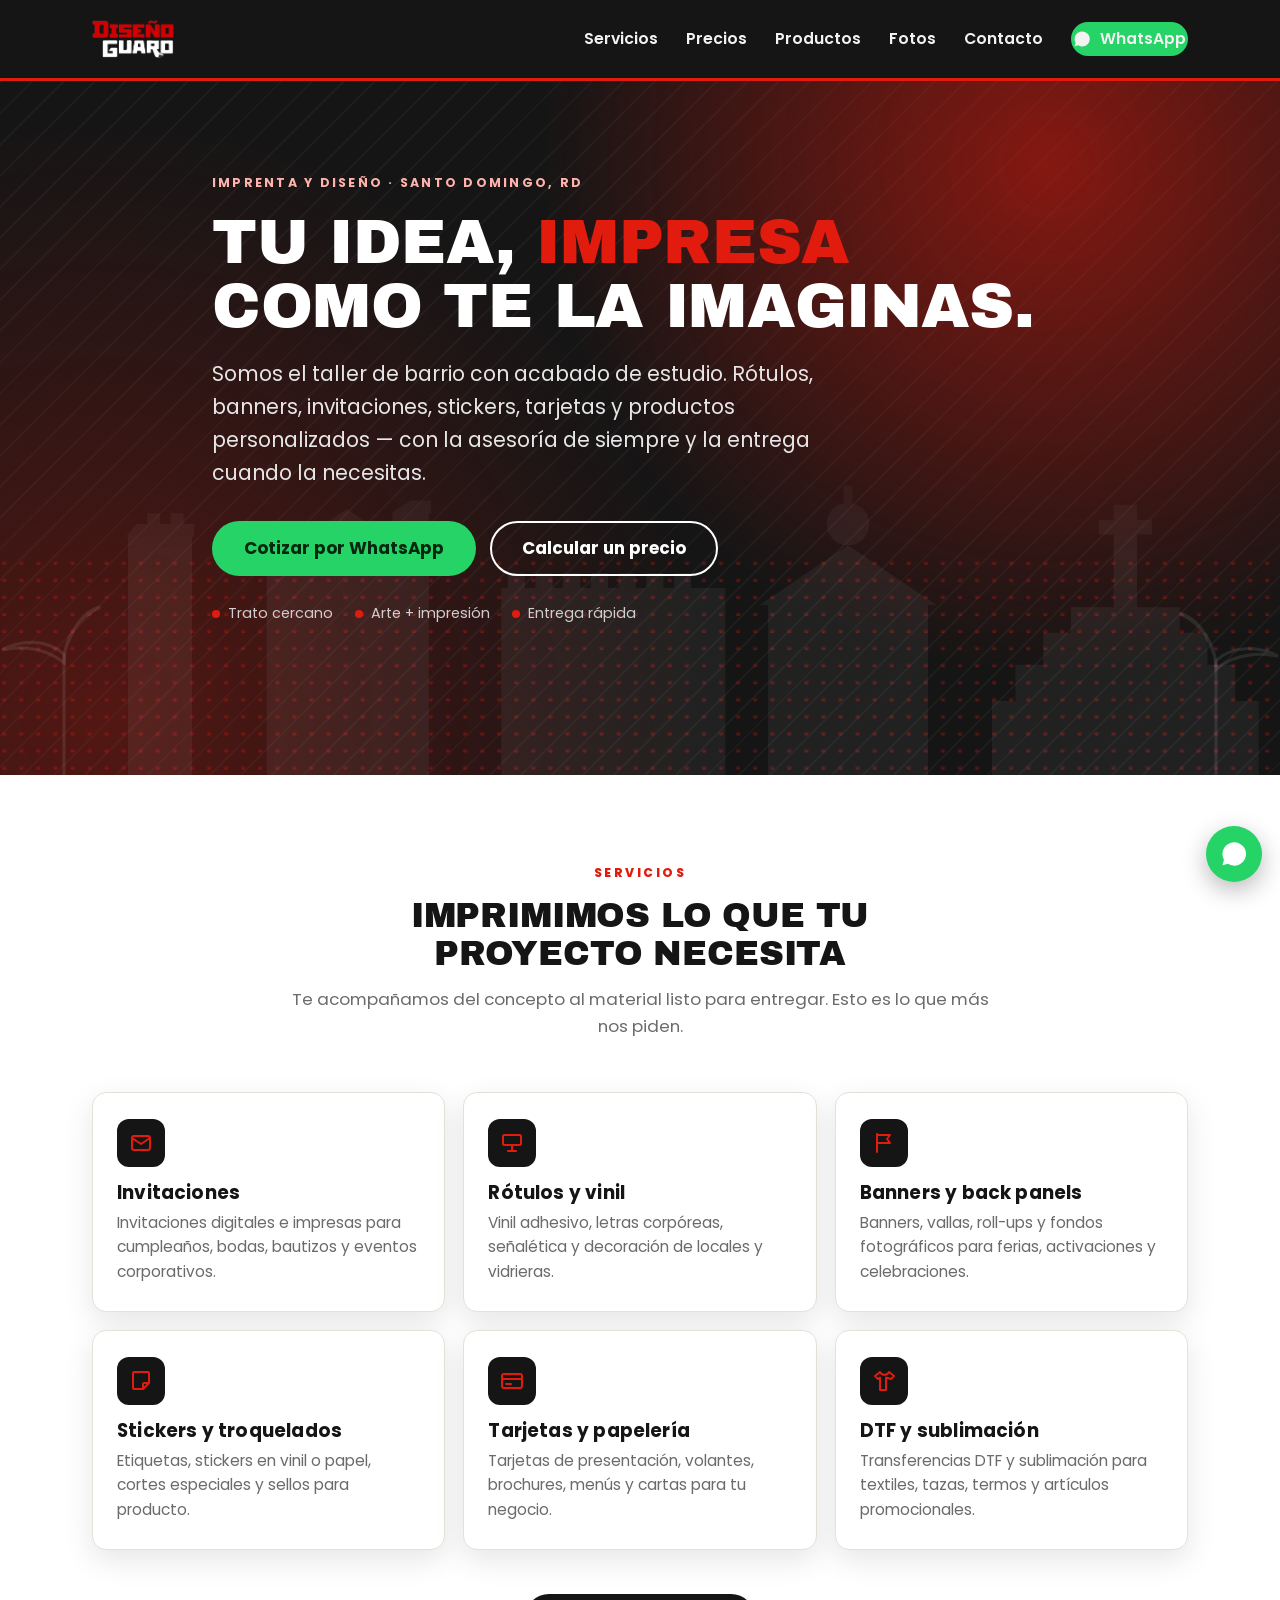
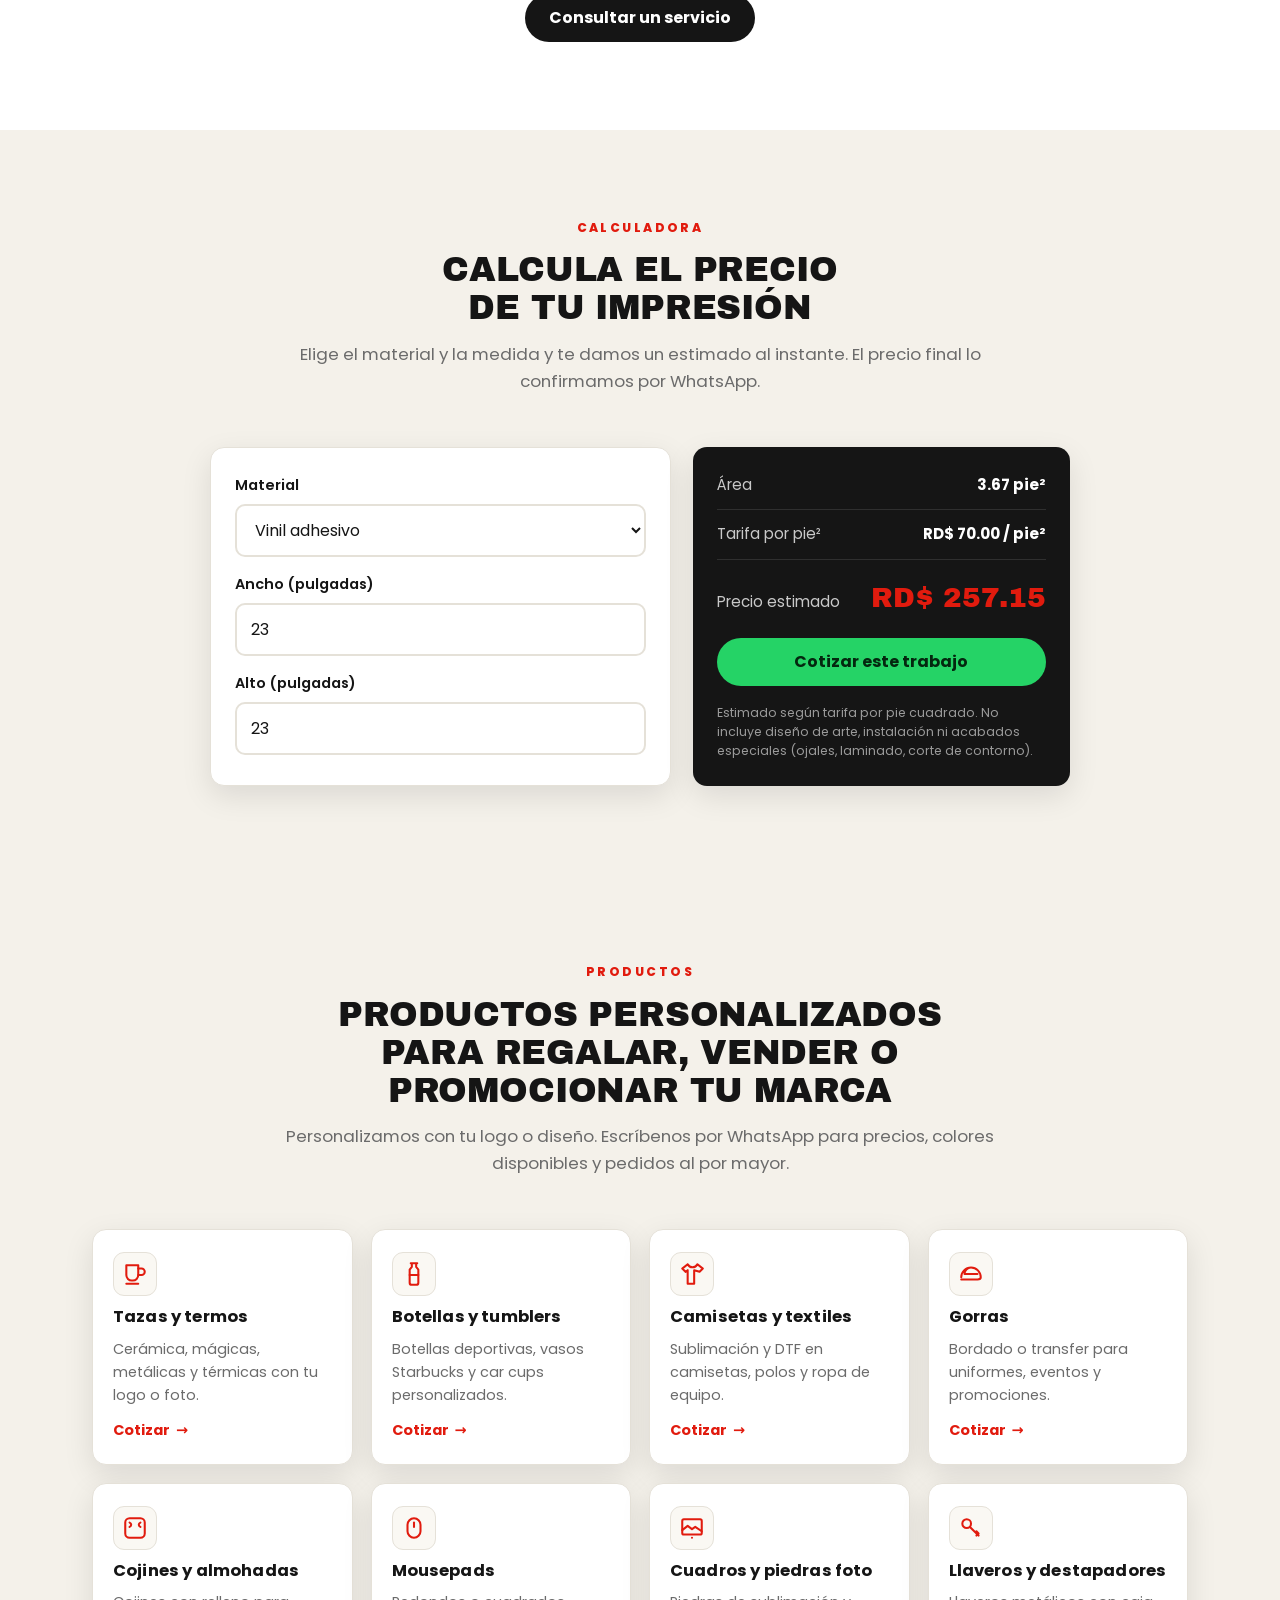
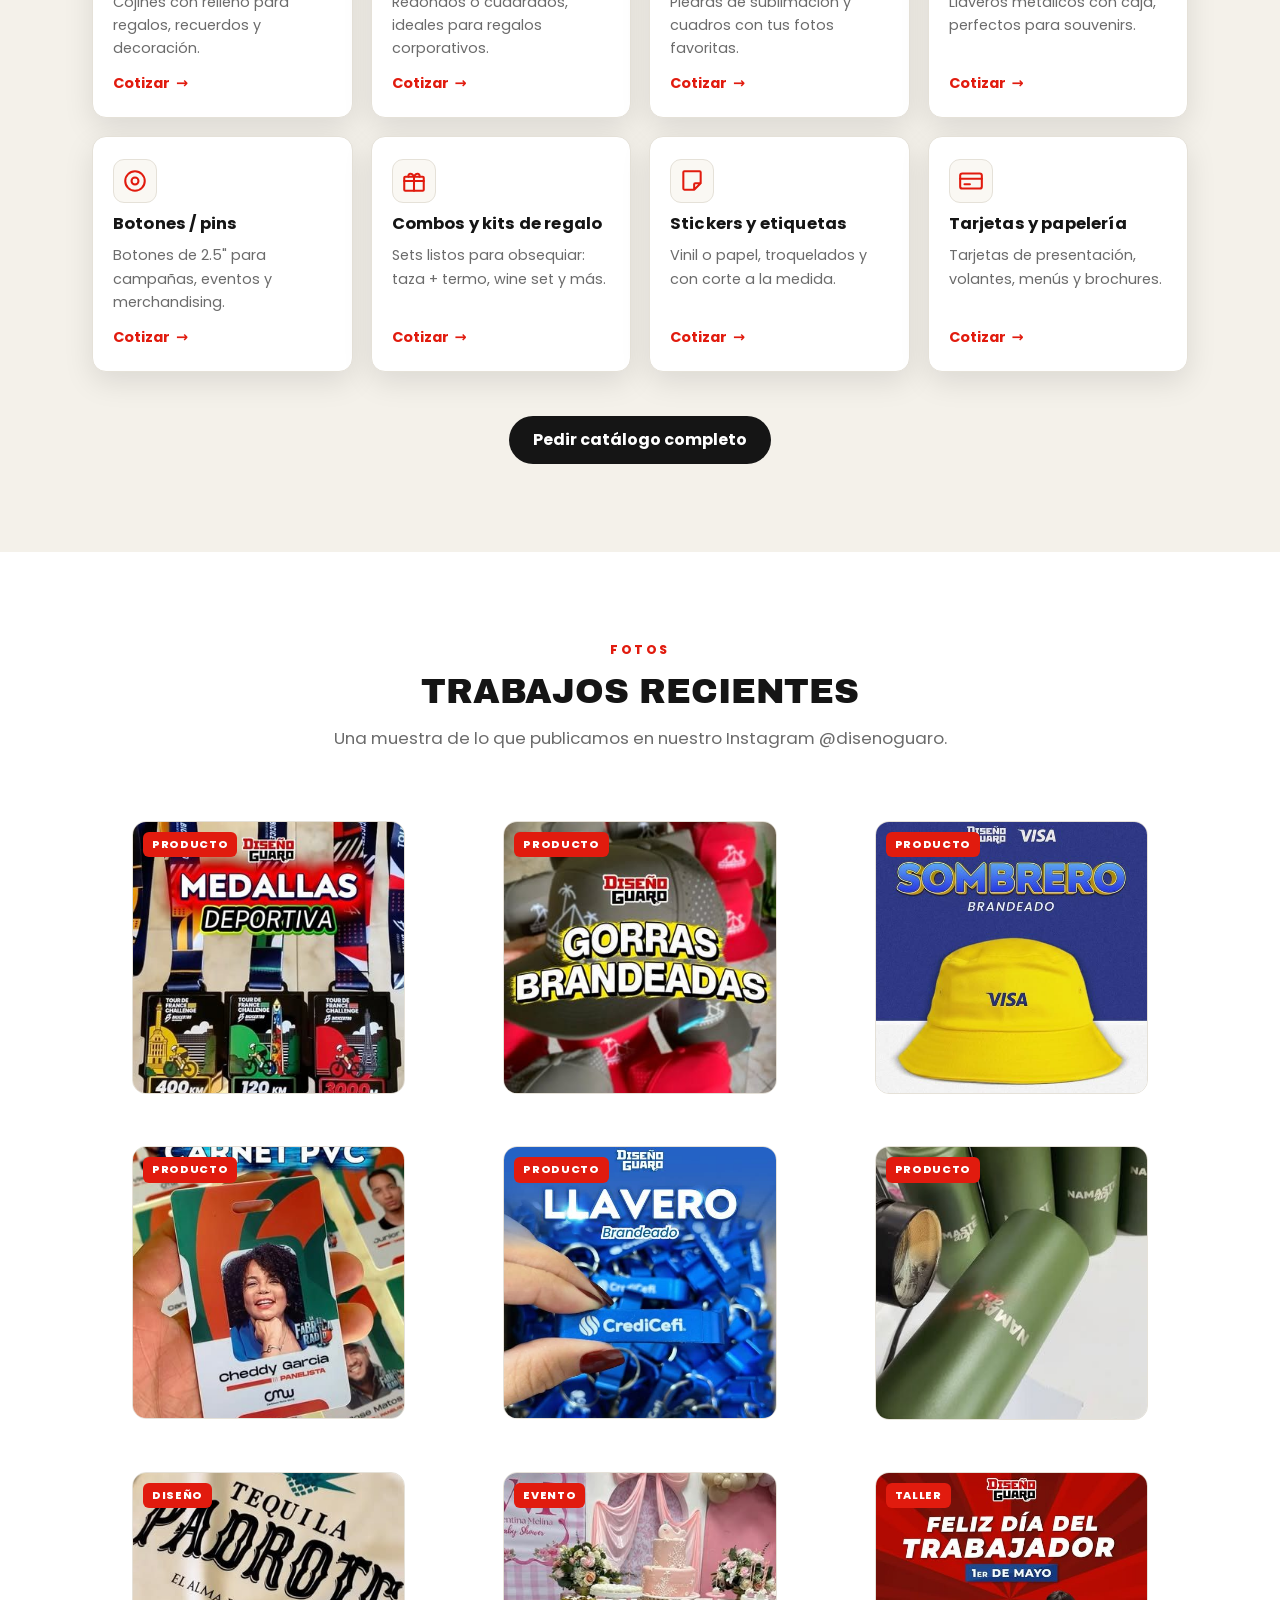
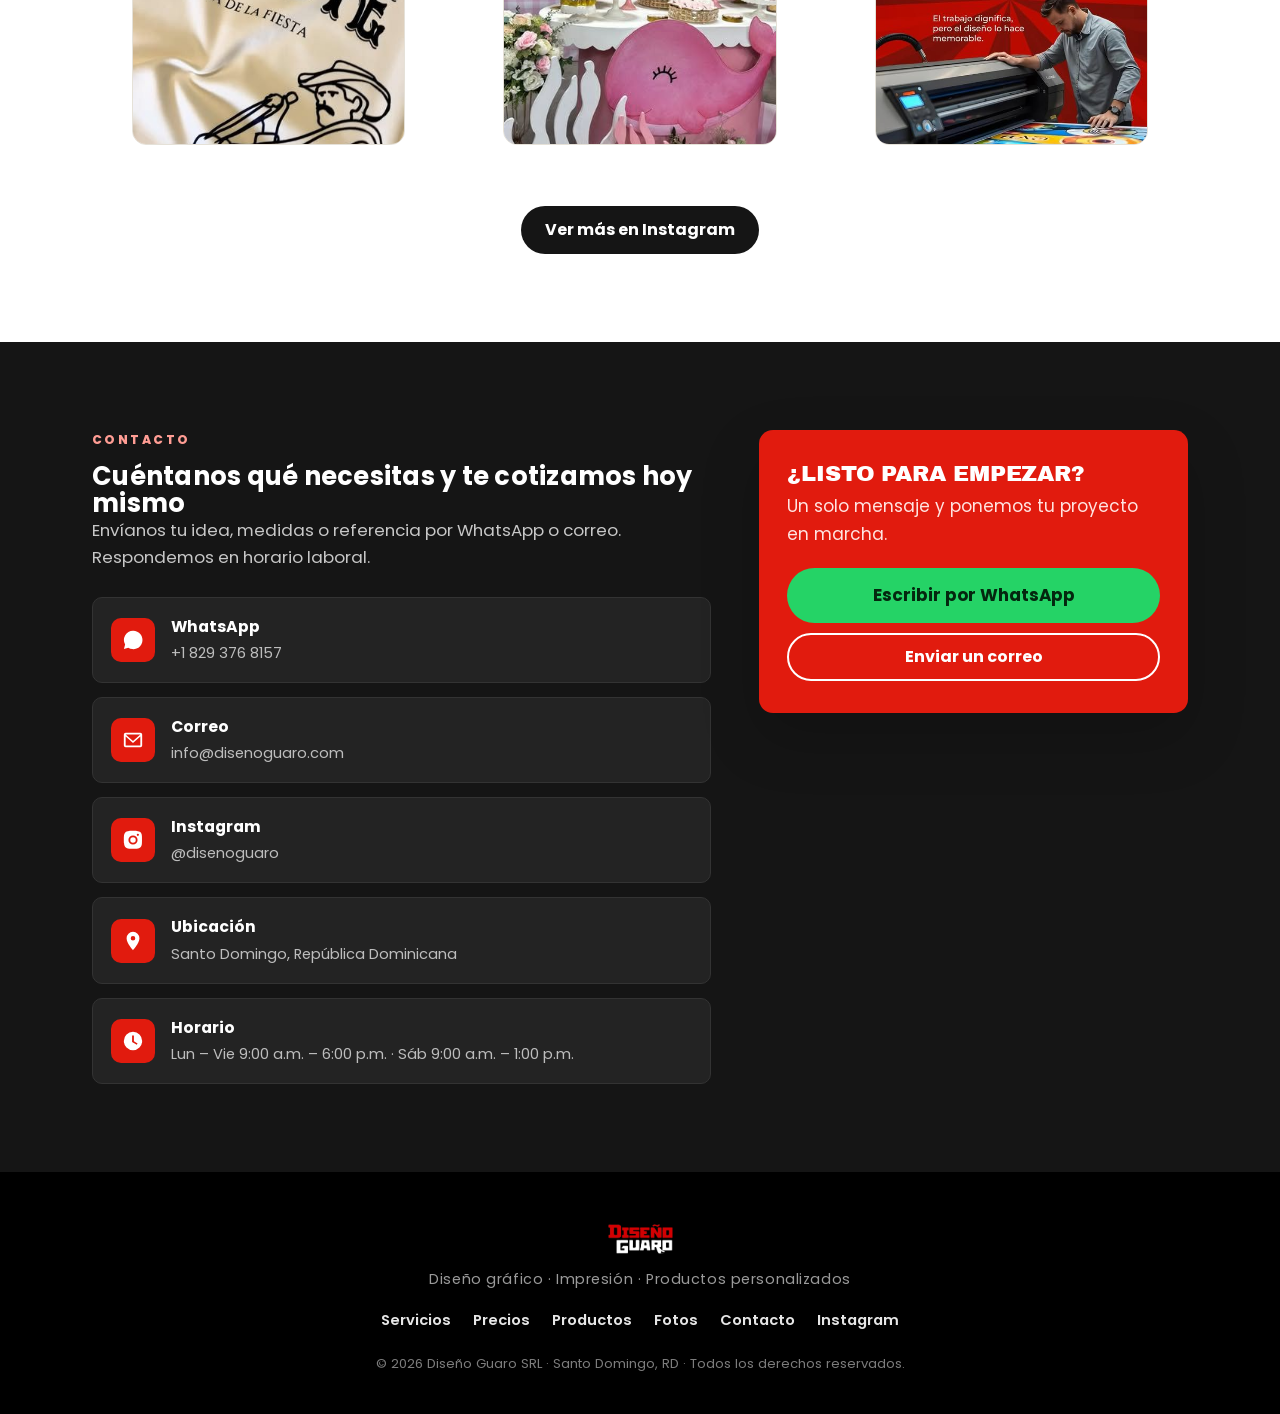
==== site/index.html @ 7b2c456f "Revert "Galería: tiles enlazan al post/reel de Instagram; ícono play en videos; quita lightbox" This" ====
<!DOCTYPE html>
<html lang="es">
<head>
<meta charset="UTF-8" />
<meta name="viewport" content="width=device-width, initial-scale=1" />
<title>Diseño Guaro | Diseño gráfico, impresión y productos personalizados</title>
<meta name="description" content="Diseño Guaro — estudio de diseño gráfico e impresión en Santo Domingo. Logotipos, rótulos, banners, invitaciones, stickers y productos personalizados: tazas, termos, camisetas y más." />
<meta name="theme-color" content="#e11b0e" />
<link rel="icon" href="assets/img/favicon.png" type="image/png" />
<link rel="apple-touch-icon" href="assets/img/favicon.png" />

<meta property="og:type" content="website" />
<meta property="og:title" content="Diseño Guaro" />
<meta property="og:description" content="Diseño gráfico, impresión y productos personalizados en Santo Domingo." />
<meta property="og:image" content="assets/img/logo-disenoguaro.png" />
<meta property="og:url" content="https://disenoguaro.com" />

<link rel="preconnect" href="https://fonts.googleapis.com" />
<link rel="preconnect" href="https://fonts.gstatic.com" crossorigin />
<link href="https://fonts.googleapis.com/css2?family=Archivo+Black&family=Poppins:ital,wght@0,300;0,400;0,500;0,600;0,700;0,800;1,400&display=swap" rel="stylesheet" />
<link rel="stylesheet" href="assets/css/style.css" />
</head>
<body>

<a class="skip-link" href="#contenido">Saltar al contenido</a>

<header class="site-header" id="top">
  <div class="container header-inner">
    <a href="#top" class="brand" aria-label="Diseño Guaro — inicio">
      <img src="assets/img/logo-disenoguaro-white.png" alt="Diseño Guaro" class="brand-logo" />
    </a>

    <nav class="main-nav" id="mainNav" aria-label="Navegación principal">
      <a href="#servicios">Servicios</a>
      <a href="#calculadora">Precios</a>
      <a href="#productos">Productos</a>
      <a href="#portafolio">Fotos</a>
      <a href="#contacto">Contacto</a>
      <a href="https://wa.me/18293768157?text=Hola%20Dise%C3%B1o%20Guaro%2C%20quiero%20cotizar%20un%20trabajo."
         class="btn btn-wa nav-cta" target="_blank" rel="noopener">
        <svg viewBox="0 0 24 24" width="18" height="18" aria-hidden="true"><path fill="currentColor" d="M17.5 14.4c-.3-.2-1.7-.9-2-1-.3-.1-.5-.2-.6.2s-.7 1-.9 1.2c-.2.2-.3.2-.6.1-.3-.2-1.3-.5-2.4-1.5-.9-.8-1.5-1.8-1.6-2.1-.2-.3 0-.5.1-.6l.5-.5c.1-.2.2-.3.3-.5s0-.4 0-.5c-.1-.2-.6-1.5-.9-2.1-.2-.5-.4-.5-.6-.5h-.5c-.2 0-.5.1-.7.3-.3.3-1 1-1 2.4s1 2.8 1.2 3c.2.2 2 3.1 4.9 4.3.7.3 1.2.5 1.6.6.7.2 1.3.2 1.8.1.6-.1 1.7-.7 1.9-1.4.2-.7.2-1.2.2-1.4-.1-.1-.3-.2-.6-.3M12 2a10 10 0 0 0-8.6 15l-1.3 4.7 4.8-1.3A10 10 0 1 0 12 2"/></svg>
        WhatsApp
      </a>
    </nav>

    <button class="nav-toggle" id="navToggle" aria-label="Abrir menú" aria-expanded="false" aria-controls="mainNav">
      <span></span><span></span><span></span>
    </button>
  </div>
</header>

<main id="contenido">

  <!-- ================= INICIO ================= -->
  <section class="hero" id="inicio">
    <div class="hero-bg" aria-hidden="true"></div>

    <svg class="hero-art" viewBox="0 0 1200 460" preserveAspectRatio="xMidYMax slice" aria-hidden="true">
      <defs>
        <radialGradient id="dg-dots" cx="50%" cy="100%" r="90%">
          <stop offset="0%" stop-color="rgba(225,27,14,.55)"/>
          <stop offset="100%" stop-color="rgba(225,27,14,0)"/>
        </radialGradient>
        <pattern id="dg-halftone" width="16" height="16" patternUnits="userSpaceOnUse">
          <circle cx="4" cy="4" r="2.4" fill="url(#dg-dots)"/>
        </pattern>
      </defs>

      <!-- trama de medios tonos (impresión) -->
      <rect x="0" y="250" width="1200" height="210" fill="url(#dg-halftone)"/>

      <!-- Skyline de la Zona Colonial de Santo Domingo -->
      <g fill="rgba(255,255,255,.06)">
        <!-- Fortaleza Ozama / Torre del Homenaje -->
        <path d="M120 460V236h60v224zM118 236h64v-12h-10v-10h-12v10h-10v-10h-12v10h-10z"/>
        <!-- Catedral Primada de América -->
        <path d="M250 460V262h150v198zM248 262 325 210 402 262zM368 460V214h34v246zM366 214h38v-12h-19l-19 12z"/>
        <!-- Alcázar de Colón -->
        <path d="M470 460V300h210v160zM470 300h210v-16H470zM476 284h16v-14h-16zm26 0h16v-14h-16zm26 0h16v-14h-16zm26 0h16v-14h-16zm26 0h16v-14h-16zm26 0h16v-14h-16zm26 0h16v-14h-16z"/>
        <!-- Panteón Nacional (cúpula + frontón) -->
        <path d="M720 460V300h150v160zM712 300 795 244 878 300zM795 244a20 20 0 0 1 0-40 20 20 0 0 1 0 40zM791 204v-16h8v16z"/>
        <!-- Faro a Colón (monumento escalonado) -->
        <path d="M930 460v-70h250v70zM952 390v-34h206v34zM978 356v-30h154v30zM1004 326v-24h102v24zM1044 302v-96h22v96zM1030 220h50v14h-50z"/>
      </g>

      <!-- palmeras -->
      <g fill="none" stroke="rgba(255,255,255,.10)" stroke-width="3" stroke-linecap="round">
        <path d="M60 460V346"/>
        <path d="M60 346c-16-14-40-14-58-4 18-4 40-2 58 12 0-22 12-42 34-52-18 4-28 24-34 44z"/>
        <path d="M1140 460V352"/>
        <path d="M1140 352c16-14 40-14 58-4-18-4-40-2-58 12 0-22-12-42-34-52 18 4 28 24 34 44z"/>
      </g>
    </svg>

    <div class="container hero-inner">
      <p class="eyebrow">Imprenta y diseño · Santo Domingo, RD</p>
      <h1>Tu idea, <span class="hl">impresa</span> como te la imaginas.</h1>
      <p class="lead">
        Somos el taller de barrio con acabado de estudio. Rótulos, banners, invitaciones,
        stickers, tarjetas y productos personalizados — con la asesoría de siempre y la
        entrega cuando la necesitas.
      </p>
      <div class="hero-cta">
        <a href="https://wa.me/18293768157?text=Hola%20Dise%C3%B1o%20Guaro%2C%20quiero%20cotizar%20un%20trabajo."
           class="btn btn-wa btn-lg" target="_blank" rel="noopener">Cotizar por WhatsApp</a>
        <a href="#calculadora" class="btn btn-ghost btn-lg">Calcular un precio</a>
      </div>
      <ul class="hero-badges">
        <li>Trato cercano</li>
        <li>Arte + impresión</li>
        <li>Entrega rápida</li>
      </ul>
    </div>
  </section>

  <!-- ================= SERVICIOS ================= -->
  <section class="section" id="servicios">
    <div class="container">
      <header class="section-head">
        <p class="kicker">Servicios</p>
        <h2>Imprimimos lo que tu proyecto necesita</h2>
        <p class="section-sub">Te acompañamos del concepto al material listo para entregar. Esto es lo que más nos piden.</p>
      </header>

      <div class="grid services-grid">
        <article class="card service">
          <span class="ico" aria-hidden="true"><svg viewBox="0 0 24 24" width="24" height="24" fill="none" stroke="currentColor" stroke-width="2" stroke-linecap="round" stroke-linejoin="round"><rect x="3" y="5" width="18" height="14" rx="2"/><path d="M3 7l9 6 9-6"/></svg></span>
          <h3>Invitaciones</h3>
          <p>Invitaciones digitales e impresas para cumpleaños, bodas, bautizos y eventos corporativos.</p>
        </article>
        <article class="card service">
          <span class="ico" aria-hidden="true"><svg viewBox="0 0 24 24" width="24" height="24" fill="none" stroke="currentColor" stroke-width="2" stroke-linecap="round" stroke-linejoin="round"><rect x="3" y="4" width="18" height="10" rx="1.5"/><path d="M12 14v6M8 20h8"/></svg></span>
          <h3>Rótulos y vinil</h3>
          <p>Vinil adhesivo, letras corpóreas, señalética y decoración de locales y vidrieras.</p>
        </article>
        <article class="card service">
          <span class="ico" aria-hidden="true"><svg viewBox="0 0 24 24" width="24" height="24" fill="none" stroke="currentColor" stroke-width="2" stroke-linecap="round" stroke-linejoin="round"><path d="M5 3v18M5 4h13l-3 4 3 4H5"/></svg></span>
          <h3>Banners y back panels</h3>
          <p>Banners, vallas, roll-ups y fondos fotográficos para ferias, activaciones y celebraciones.</p>
        </article>
        <article class="card service">
          <span class="ico" aria-hidden="true"><svg viewBox="0 0 24 24" width="24" height="24" fill="none" stroke="currentColor" stroke-width="2" stroke-linecap="round" stroke-linejoin="round"><path d="M20 4v10l-6 6H5a1 1 0 0 1-1-1V4a1 1 0 0 1 1-1h14a1 1 0 0 1 1 1zM14 20v-5a1 1 0 0 1 1-1h5"/></svg></span>
          <h3>Stickers y troquelados</h3>
          <p>Etiquetas, stickers en vinil o papel, cortes especiales y sellos para producto.</p>
        </article>
        <article class="card service">
          <span class="ico" aria-hidden="true"><svg viewBox="0 0 24 24" width="24" height="24" fill="none" stroke="currentColor" stroke-width="2" stroke-linecap="round" stroke-linejoin="round"><rect x="2" y="5" width="20" height="14" rx="2"/><path d="M2 10h20M6 15h5"/></svg></span>
          <h3>Tarjetas y papelería</h3>
          <p>Tarjetas de presentación, volantes, brochures, menús y cartas para tu negocio.</p>
        </article>
        <article class="card service">
          <span class="ico" aria-hidden="true"><svg viewBox="0 0 24 24" width="24" height="24" fill="none" stroke="currentColor" stroke-width="2" stroke-linecap="round" stroke-linejoin="round"><path d="M8 3l-5 4 3 3 2-1.5V21h6V8.5L19 10l3-3-5-4a5 5 0 0 1-9 0z"/></svg></span>
          <h3>DTF y sublimación</h3>
          <p>Transferencias DTF y sublimación para textiles, tazas, termos y artículos promocionales.</p>
        </article>
      </div>

      <div class="section-foot">
        <a href="https://wa.me/18293768157?text=Hola%20Dise%C3%B1o%20Guaro%2C%20necesito%20un%20servicio%20de%20dise%C3%B1o%2Fimpresi%C3%B3n."
           class="btn btn-dark" target="_blank" rel="noopener">Consultar un servicio</a>
      </div>
    </div>
  </section>

  <!-- ================= CALCULADORA ================= -->
  <section class="section section-alt" id="calculadora">
    <div class="container">
      <header class="section-head">
        <p class="kicker">Calculadora</p>
        <h2>Calcula el precio de tu impresión</h2>
        <p class="section-sub">
          Elige el material y la medida y te damos un estimado al instante.
          El precio final lo confirmamos por WhatsApp.
        </p>
      </header>

      <div class="calc">
        <form class="calc-form" id="calcForm" autocomplete="off">
          <div class="calc-field">
            <label for="calcMat">Material</label>
            <select id="calcMat">
              <option value="banner">Banner (lona)</option>
              <option value="vinil" selected>Vinil adhesivo</option>
              <option value="sticker">Sticker troquelado</option>
              <option value="onevision">Onevision</option>
            </select>
          </div>
          <div class="calc-field">
            <label for="calcW">Ancho (pulgadas)</label>
            <input id="calcW" type="number" min="1" step="0.5" value="23" inputmode="decimal" />
          </div>
          <div class="calc-field">
            <label for="calcH">Alto (pulgadas)</label>
            <input id="calcH" type="number" min="1" step="0.5" value="23" inputmode="decimal" />
          </div>
        </form>

        <div class="calc-result" aria-live="polite">
          <div class="calc-line"><span>Área</span><strong id="calcArea">—</strong></div>
          <div class="calc-line"><span>Tarifa por pie²</span><strong id="calcRate">—</strong></div>
          <div class="calc-total"><span>Precio estimado</span><strong id="calcTotal">RD$&nbsp;0.00</strong></div>
          <a class="btn btn-wa btn-block" id="calcWa" target="_blank" rel="noopener" href="https://wa.me/18293768157">Cotizar este trabajo</a>
          <p class="calc-note">
            Estimado según tarifa por pie cuadrado. No incluye diseño de arte, instalación
            ni acabados especiales (ojales, laminado, corte de contorno).
          </p>
        </div>
      </div>
    </div>
  </section>

  <!-- ================= PRODUCTOS ================= -->
  <section class="section section-alt" id="productos">
    <div class="container">
      <header class="section-head">
        <p class="kicker">Productos</p>
        <h2>Productos personalizados para regalar, vender o promocionar tu marca</h2>
        <p class="section-sub">
          Personalizamos con tu logo o diseño. Escríbenos por WhatsApp para precios, colores disponibles y pedidos al por mayor.
        </p>
      </header>

      <div class="grid products-grid" id="productsGrid"></div>

      <div class="section-foot">
        <a href="https://wa.me/18293768157?text=Hola%20Dise%C3%B1o%20Guaro%2C%20quiero%20el%20cat%C3%A1logo%20de%20productos%20personalizados."
           class="btn btn-dark" target="_blank" rel="noopener">Pedir catálogo completo</a>
      </div>
    </div>
  </section>

  <!-- ================= PORTAFOLIO / FOTOS ================= -->
  <section class="section" id="portafolio">
    <div class="container">
      <header class="section-head">
        <p class="kicker">Fotos</p>
        <h2>Trabajos recientes</h2>
        <p class="section-sub">
          Una muestra de lo que publicamos en nuestro Instagram
          <a href="https://www.instagram.com/disenoguaro/" target="_blank" rel="noopener">@disenoguaro</a>.
        </p>
      </header>

      <div class="grid gallery" id="gallery"></div>

      <div class="section-foot">
        <a href="https://www.instagram.com/disenoguaro/" class="btn btn-dark" target="_blank" rel="noopener">Ver más en Instagram</a>
      </div>
    </div>
  </section>

  <!-- ================= CONTACTO ================= -->
  <section class="section section-dark" id="contacto">
    <div class="container contact-inner">
      <div class="contact-copy">
        <p class="kicker kicker-light">Contacto</p>
        <h2>Cuéntanos qué necesitas y te cotizamos hoy mismo</h2>
        <p class="section-sub light">
          Envíanos tu idea, medidas o referencia por WhatsApp o correo. Respondemos en horario laboral.
        </p>

        <div class="contact-list">
          <a class="contact-item" href="https://wa.me/18293768157?text=Hola%20Dise%C3%B1o%20Guaro%2C%20quiero%20cotizar%20un%20trabajo." target="_blank" rel="noopener">
            <span class="ci-ico" aria-hidden="true">
              <svg viewBox="0 0 24 24" width="22" height="22"><path fill="currentColor" d="M17.5 14.4c-.3-.2-1.7-.9-2-1-.3-.1-.5-.2-.6.2s-.7 1-.9 1.2c-.2.2-.3.2-.6.1-.3-.2-1.3-.5-2.4-1.5-.9-.8-1.5-1.8-1.6-2.1-.2-.3 0-.5.1-.6l.5-.5c.1-.2.2-.3.3-.5s0-.4 0-.5c-.1-.2-.6-1.5-.9-2.1-.2-.5-.4-.5-.6-.5h-.5c-.2 0-.5.1-.7.3-.3.3-1 1-1 2.4s1 2.8 1.2 3c.2.2 2 3.1 4.9 4.3.7.3 1.2.5 1.6.6.7.2 1.3.2 1.8.1.6-.1 1.7-.7 1.9-1.4.2-.7.2-1.2.2-1.4-.1-.1-.3-.2-.6-.3M12 2a10 10 0 0 0-8.6 15l-1.3 4.7 4.8-1.3A10 10 0 1 0 12 2"/></svg>
            </span>
            <span>
              <strong>WhatsApp</strong>
              <span>+1 829 376 8157</span>
            </span>
          </a>

          <a class="contact-item" href="mailto:info@disenoguaro.com">
            <span class="ci-ico" aria-hidden="true">
              <svg viewBox="0 0 24 24" width="22" height="22"><path fill="currentColor" d="M4 4h16a2 2 0 0 1 2 2v12a2 2 0 0 1-2 2H4a2 2 0 0 1-2-2V6a2 2 0 0 1 2-2m0 2v.01L12 13l8-6.99V6H4m0 12h16V8.24l-8 7-8-7V18"/></svg>
            </span>
            <span>
              <strong>Correo</strong>
              <span>info@disenoguaro.com</span>
            </span>
          </a>

          <a class="contact-item" href="https://www.instagram.com/disenoguaro/" target="_blank" rel="noopener">
            <span class="ci-ico" aria-hidden="true">
              <svg viewBox="0 0 24 24" width="22" height="22"><path fill="currentColor" d="M12 2c2.7 0 3.1 0 4.1.1 1.1 0 1.8.2 2.4.5.7.2 1.2.5 1.7 1s.8 1 1 1.7c.3.6.5 1.3.5 2.4.1 1 .1 1.4.1 4.1s0 3.1-.1 4.1c0 1.1-.2 1.8-.5 2.4-.2.7-.5 1.2-1 1.7s-1 .8-1.7 1c-.6.3-1.3.5-2.4.5-1 .1-1.4.1-4.1.1s-3.1 0-4.1-.1c-1.1 0-1.8-.2-2.4-.5-.7-.2-1.2-.5-1.7-1s-.8-1-1-1.7c-.3-.6-.5-1.3-.5-2.4C2 15.1 2 14.7 2 12s0-3.1.1-4.1c0-1.1.2-1.8.5-2.4.2-.7.5-1.2 1-1.7s1-.8 1.7-1c.6-.3 1.3-.5 2.4-.5C8.9 2 9.3 2 12 2m0 5a5 5 0 1 0 0 10 5 5 0 0 0 0-10m0 2a3 3 0 1 1 0 6 3 3 0 0 1 0-6m5.3-3.9a1.2 1.2 0 1 0 0 2.4 1.2 1.2 0 0 0 0-2.4"/></svg>
            </span>
            <span>
              <strong>Instagram</strong>
              <span>@disenoguaro</span>
            </span>
          </a>

          <div class="contact-item static">
            <span class="ci-ico" aria-hidden="true">
              <svg viewBox="0 0 24 24" width="22" height="22"><path fill="currentColor" d="M12 2a7 7 0 0 0-7 7c0 5.25 7 13 7 13s7-7.75 7-13a7 7 0 0 0-7-7m0 9.5A2.5 2.5 0 1 1 12 6.5a2.5 2.5 0 0 1 0 5"/></svg>
            </span>
            <span>
              <strong>Ubicación</strong>
              <span>Santo Domingo, República Dominicana</span>
            </span>
          </div>

          <div class="contact-item static">
            <span class="ci-ico" aria-hidden="true">
              <svg viewBox="0 0 24 24" width="22" height="22"><path fill="currentColor" d="M12 2a10 10 0 1 0 0 20 10 10 0 0 0 0-20m1 10.4 4 2.3-.9 1.5L11 13V6h2z"/></svg>
            </span>
            <span>
              <strong>Horario</strong>
              <span>Lun&nbsp;–&nbsp;Vie 9:00&nbsp;a.m.&nbsp;–&nbsp;6:00&nbsp;p.m. · Sáb 9:00&nbsp;a.m.&nbsp;–&nbsp;1:00&nbsp;p.m.</span>
            </span>
          </div>
        </div>
      </div>

      <div class="contact-cta-card">
        <h3>¿Listo para empezar?</h3>
        <p>Un solo mensaje y ponemos tu proyecto en marcha.</p>
        <a href="https://wa.me/18293768157?text=Hola%20Dise%C3%B1o%20Guaro%2C%20quiero%20empezar%20un%20proyecto."
           class="btn btn-wa btn-lg btn-block" target="_blank" rel="noopener">Escribir por WhatsApp</a>
        <a href="mailto:info@disenoguaro.com" class="btn btn-ghost btn-block">Enviar un correo</a>
      </div>
    </div>
  </section>

</main>

<footer class="site-footer">
  <div class="container footer-inner">
    <img src="assets/img/logo-disenoguaro-white.png" alt="Diseño Guaro" class="footer-logo" />
    <p class="footer-tag">Diseño gráfico · Impresión · Productos personalizados</p>
    <nav class="footer-nav" aria-label="Pie de página">
      <a href="#servicios">Servicios</a>
      <a href="#calculadora">Precios</a>
      <a href="#productos">Productos</a>
      <a href="#portafolio">Fotos</a>
      <a href="#contacto">Contacto</a>
      <a href="https://www.instagram.com/disenoguaro/" target="_blank" rel="noopener">Instagram</a>
    </nav>
    <p class="copyright">© <span id="year"></span> Diseño Guaro SRL · Santo Domingo, RD · Todos los derechos reservados.</p>
  </div>
</footer>

<a class="wa-float" href="https://wa.me/18293768157?text=Hola%20Dise%C3%B1o%20Guaro%2C%20quiero%20cotizar%20un%20trabajo."
   target="_blank" rel="noopener" aria-label="Escribir por WhatsApp">
  <svg viewBox="0 0 24 24" width="28" height="28" aria-hidden="true"><path fill="currentColor" d="M17.5 14.4c-.3-.2-1.7-.9-2-1-.3-.1-.5-.2-.6.2s-.7 1-.9 1.2c-.2.2-.3.2-.6.1-.3-.2-1.3-.5-2.4-1.5-.9-.8-1.5-1.8-1.6-2.1-.2-.3 0-.5.1-.6l.5-.5c.1-.2.2-.3.3-.5s0-.4 0-.5c-.1-.2-.6-1.5-.9-2.1-.2-.5-.4-.5-.6-.5h-.5c-.2 0-.5.1-.7.3-.3.3-1 1-1 2.4s1 2.8 1.2 3c.2.2 2 3.1 4.9 4.3.7.3 1.2.5 1.6.6.7.2 1.3.2 1.8.1.6-.1 1.7-.7 1.9-1.4.2-.7.2-1.2.2-1.4-.1-.1-.3-.2-.6-.3M12 2a10 10 0 0 0-8.6 15l-1.3 4.7 4.8-1.3A10 10 0 1 0 12 2"/></svg>
</a>

<!-- Lightbox -->
<div class="lightbox" id="lightbox" hidden>
  <button class="lb-close" id="lbClose" aria-label="Cerrar">&times;</button>
  <button class="lb-nav lb-prev" id="lbPrev" aria-label="Anterior">&#8249;</button>
  <figure class="lb-figure">
    <img id="lbImg" src="" alt="" />
    <figcaption id="lbCap"></figcaption>
  </figure>
  <button class="lb-nav lb-next" id="lbNext" aria-label="Siguiente">&#8250;</button>
</div>

<script src="assets/js/main.js"></script>
</body>
</html>
---- site/assets/css/style.css ----
/* ================================================================
   Diseño Guaro — hoja de estilos
   ================================================================ */
:root{
  --rojo:#e11b0e;
  --rojo-osc:#b31208;
  --tinta:#151515;
  --tinta-2:#232323;
  --papel:#ffffff;
  --hueso:#f4f1ea;
  --gris:#6b6b6b;
  --linea:#e5e1d8;
  --wa:#25d366;
  --wa-osc:#1da851;
  --radio:14px;
  --radio-sm:10px;
  --sombra:0 10px 30px rgba(0,0,0,.10);
  --sombra-lg:0 24px 60px rgba(0,0,0,.18);
  --ancho:1140px;
  /* Display: Archivo Black — negra, geométrica, cercana al peso del logo.
     (Posterama Text Bold es de pago: si Manuel sube el .woff2 con licencia
     web, se antepone en --display y se descomenta el @font-face de abajo.) */
  --display:'Archivo Black','Poppins',system-ui,'Segoe UI',sans-serif;
  --texto:'Poppins',system-ui,-apple-system,'Segoe UI',Roboto,sans-serif;
}

/*
@font-face{
  font-family:'Posterama Text';
  src:url('../fonts/PosteramaText-Bold.woff2') format('woff2');
  font-weight:700;font-display:swap;
}
*/

*,*::before,*::after{box-sizing:border-box}
html{scroll-behavior:smooth;scroll-padding-top:92px;-webkit-text-size-adjust:100%}
body{
  margin:0;
  font-family:var(--texto);
  color:var(--tinta);
  background:var(--papel);
  line-height:1.6;
  font-size:17px;
  overflow-x:hidden;
}
img{max-width:100%;display:block}
a{color:inherit;text-decoration:none}
h1,h2,h3{margin:0;line-height:1.05;letter-spacing:.01em}
.hero h1,.section-head h2,.contact-cta-card h3{font-synthesis:none}
p{margin:0 0 1rem}

.container{width:100%;max-width:var(--ancho);margin:0 auto;padding:0 22px}

.skip-link{
  position:absolute;left:-999px;top:0;background:var(--tinta);color:#fff;
  padding:10px 16px;z-index:200;border-radius:0 0 8px 0;
}
.skip-link:focus{left:0}

/* ---------- Botones ---------- */
.btn{
  display:inline-flex;align-items:center;justify-content:center;gap:.55em;
  font-weight:700;font-size:1rem;line-height:1;
  padding:14px 22px;border-radius:999px;border:2px solid transparent;
  cursor:pointer;transition:transform .12s ease, background .2s ease, box-shadow .2s ease, color .2s ease;
  white-space:nowrap;
}
.btn:hover{transform:translateY(-2px)}
.btn:active{transform:translateY(0)}
.btn-lg{padding:17px 30px;font-size:1.06rem}
.btn-block{display:flex;width:100%}
.btn-wa{background:var(--wa);color:#04270f}
.btn-wa:hover{background:var(--wa-osc);color:#04270f}
.btn-dark{background:var(--tinta);color:#fff}
.btn-dark:hover{background:#000}
.btn-ghost{background:transparent;border-color:currentColor;color:inherit}
.btn-ghost:hover{background:rgba(0,0,0,.06)}
.section-dark .btn-ghost:hover,.hero .btn-ghost:hover{background:rgba(255,255,255,.12)}

/* ---------- Header ---------- */
.site-header{
  position:sticky;top:0;z-index:100;
  background:#151515;
  border-bottom:3px solid var(--rojo);
}
.header-inner{display:flex;align-items:center;justify-content:space-between;gap:20px;min-height:78px}
.brand{display:flex;align-items:center;flex-shrink:0}
.brand-logo{height:38px;width:auto}
.main-nav{display:flex;align-items:center;gap:28px}
.main-nav a{
  color:#f2f2f2;font-weight:600;font-size:.98rem;padding:6px 0;position:relative;
}
.main-nav a:not(.btn)::after{
  content:"";position:absolute;left:0;right:100%;bottom:0;height:2px;background:var(--rojo);
  transition:right .22s ease;
}
.main-nav a:not(.btn):hover::after{right:0}
.nav-cta{padding:11px 18px}
.nav-cta::after{display:none}

.nav-toggle{
  display:none;flex-direction:column;gap:5px;background:none;border:0;padding:8px;cursor:pointer;
}
.nav-toggle span{width:26px;height:3px;background:#fff;border-radius:2px;transition:.25s}
.nav-toggle[aria-expanded="true"] span:nth-child(1){transform:translateY(8px) rotate(45deg)}
.nav-toggle[aria-expanded="true"] span:nth-child(2){opacity:0}
.nav-toggle[aria-expanded="true"] span:nth-child(3){transform:translateY(-8px) rotate(-45deg)}

/* ---------- Hero ---------- */
.hero{position:relative;color:#fff;background:var(--tinta);overflow:hidden}
.hero-bg{
  position:absolute;inset:0;
  background:
    radial-gradient(circle at 82% 12%, rgba(225,27,14,.55), transparent 42%),
    radial-gradient(circle at 8% 92%, rgba(225,27,14,.30), transparent 45%),
    repeating-linear-gradient(135deg, rgba(255,255,255,.035) 0 2px, transparent 2px 22px);
}
.hero-art{
  position:absolute;left:0;right:0;bottom:0;width:100%;height:min(58%,420px);
  pointer-events:none;opacity:.9;
  -webkit-mask-image:linear-gradient(to top,#000 55%,transparent);
  mask-image:linear-gradient(to top,#000 55%,transparent);
}
.hero-inner{position:relative;padding:92px 22px 150px;max-width:900px}
.eyebrow{
  text-transform:uppercase;letter-spacing:.18em;font-size:.78rem;font-weight:700;
  color:#ffb3ac;margin-bottom:18px;
}
.hero h1{
  font-family:var(--display);
  font-size:clamp(2.1rem,5.2vw,3.9rem);
  font-weight:400;text-transform:uppercase;letter-spacing:-.005em;line-height:1.02;
  text-wrap:balance;
  margin-bottom:20px;
}
.hero h1 .hl{color:var(--rojo)}
.hero .lead{font-size:clamp(1.05rem,2.2vw,1.28rem);color:#e6e6e6;max-width:640px}
.hero-cta{display:flex;flex-wrap:wrap;gap:14px;margin:32px 0 26px}
.hero-badges{
  list-style:none;margin:0;padding:0;display:flex;flex-wrap:wrap;gap:10px 22px;
  font-size:.9rem;color:#cfcfcf;
}
.hero-badges li{display:flex;align-items:center;gap:8px}
.hero-badges li::before{content:"";width:8px;height:8px;background:var(--rojo);border-radius:50%}

/* ---------- Secciones ---------- */
.section{padding:88px 0}
.section-alt{background:var(--hueso)}
.section-dark{background:var(--tinta);color:#fff}
.section-head{max-width:720px;margin:0 auto 52px;text-align:center}
.kicker{
  text-transform:uppercase;letter-spacing:.2em;font-size:.76rem;font-weight:800;
  color:var(--rojo);margin-bottom:14px;
}
.kicker-light{color:#ff9d94}
.section-head h2{
  font-family:var(--display);font-weight:400;text-transform:uppercase;
  font-size:clamp(1.5rem,3vw,2.15rem);letter-spacing:-.005em;line-height:1.1;
  text-wrap:balance;margin-bottom:14px;
}
.section-sub{color:var(--gris);font-size:1.05rem}
.section-sub.light{color:#c7c7c7}
.section-foot{text-align:center;margin-top:44px}

/* ---------- Grids ---------- */
.grid{display:grid;gap:18px}
.services-grid{grid-template-columns:repeat(3,1fr)}
.products-grid{grid-template-columns:repeat(4,1fr)}

.card{
  background:var(--papel);border:1px solid var(--linea);border-radius:var(--radio);
  padding:26px 24px;box-shadow:var(--sombra);
}
.section-alt .card{background:#fff}
.service .ico{
  display:inline-flex;align-items:center;justify-content:center;
  width:48px;height:48px;border-radius:12px;background:var(--tinta);color:var(--rojo);
  margin-bottom:16px;
}
.service .ico svg{display:block}
.service h3{font-size:1.16rem;margin-bottom:8px}
.service p{color:var(--gris);font-size:.97rem;margin:0}

/* Productos */
.product{
  display:flex;flex-direction:column;gap:12px;text-align:left;
  padding:22px 20px;background:#fff;border:1px solid var(--linea);
  border-radius:var(--radio);box-shadow:var(--sombra);
}
.product .p-ico{
  display:inline-flex;align-items:center;justify-content:center;
  width:44px;height:44px;border-radius:11px;
  background:var(--hueso);color:var(--rojo);border:1px solid var(--linea);
}
.section-alt .product .p-ico{background:#faf8f3}
.product .p-ico svg{display:block}
.product h3{font-size:1.03rem}
.product p{color:var(--gris);font-size:.9rem;margin:0;flex:1}
.product .p-link{
  font-weight:700;font-size:.9rem;color:var(--rojo);display:inline-flex;align-items:center;gap:6px;
}
.product .p-link::after{content:"→";transition:transform .18s ease}
.product:hover .p-link::after{transform:translateX(4px)}

/* ---------- Calculadora ---------- */
.calc{
  display:grid;grid-template-columns:1.1fr .9fr;gap:22px;
  max-width:860px;margin:0 auto;align-items:stretch;
}
.calc-form{
  display:flex;flex-direction:column;gap:16px;
  background:#fff;border:1px solid var(--linea);border-radius:var(--radio);
  padding:26px 24px;box-shadow:var(--sombra);
}
.calc-field{display:flex;flex-direction:column;gap:7px}
.calc-field label{font-weight:600;font-size:.9rem;color:var(--tinta)}
.calc-field select,.calc-field input{
  font-family:var(--texto);font-size:1rem;color:var(--tinta);
  padding:12px 14px;border:2px solid var(--linea);border-radius:var(--radio-sm);
  background:#fff;width:100%;
}
.calc-field select:focus,.calc-field input:focus{outline:none;border-color:var(--rojo)}
.calc-result{
  display:flex;flex-direction:column;gap:12px;
  background:var(--tinta);color:#fff;border-radius:var(--radio);
  padding:26px 24px;box-shadow:var(--sombra);
}
.calc-line{display:flex;justify-content:space-between;align-items:baseline;
  font-size:.95rem;color:#c9c9c9;padding-bottom:12px;border-bottom:1px solid #2f2f2f}
.calc-line strong{color:#fff;font-variant-numeric:tabular-nums}
.calc-total{
  display:flex;justify-content:space-between;align-items:baseline;
  margin:4px 0 6px;
}
.calc-total span{font-size:.95rem;color:#c9c9c9}
.calc-total strong{
  font-family:var(--display);font-weight:400;letter-spacing:-.005em;
  font-size:1.75rem;color:var(--rojo);font-variant-numeric:tabular-nums;
}
.calc-note{font-size:.78rem;color:#9a9a9a;margin:6px 0 0;line-height:1.5}

/* ---------- Filtros ---------- */
.filters{display:flex;flex-wrap:wrap;gap:10px;justify-content:center;margin-bottom:30px}
.filter{
  font-family:var(--texto);font-weight:600;font-size:.92rem;
  padding:9px 18px;border-radius:999px;border:2px solid var(--linea);
  background:#fff;color:var(--tinta);cursor:pointer;transition:.18s;
}
.filter:hover{border-color:var(--tinta)}
.filter.is-active{background:var(--tinta);border-color:var(--tinta);color:#fff}

/* ---------- Galería ---------- */
.gallery{grid-template-columns:repeat(3,1fr)}
.gallery-item{
  position:relative;border-radius:var(--radio);overflow:hidden;cursor:pointer;
  background:var(--hueso);border:1px solid var(--linea);aspect-ratio:1/1;
}
.gallery-item img{width:100%;height:100%;object-fit:cover;transition:transform .4s ease}
.gallery-item:hover img{transform:scale(1.05)}
.gallery-item figcaption{
  position:absolute;left:0;right:0;bottom:0;
  padding:26px 16px 12px;color:#fff;font-weight:600;font-size:.9rem;
  background:linear-gradient(to top, rgba(0,0,0,.78), transparent);
  opacity:0;transform:translateY(8px);transition:.25s;
}
.gallery-item:hover figcaption,.gallery-item:focus-visible figcaption{opacity:1;transform:none}
.gallery-item .tag{
  position:absolute;top:10px;left:10px;background:var(--rojo);color:#fff;
  font-size:.68rem;font-weight:800;text-transform:uppercase;letter-spacing:.06em;
  padding:4px 9px;border-radius:6px;
}
.gallery-item.hide{display:none}

/* ---------- Contacto ---------- */
.contact-inner{display:grid;grid-template-columns:1.3fr .9fr;gap:48px;align-items:start}
.contact-list{display:grid;gap:14px;margin-top:26px}
.contact-item{
  display:flex;align-items:center;gap:16px;
  background:var(--tinta-2);border:1px solid #333;border-radius:var(--radio-sm);
  padding:16px 18px;transition:.18s;
}
a.contact-item:hover{border-color:var(--rojo);background:#2b2b2b}
.ci-ico{
  flex-shrink:0;width:44px;height:44px;border-radius:10px;
  background:var(--rojo);color:#fff;display:flex;align-items:center;justify-content:center;
}
.contact-item strong{display:block;font-size:.98rem}
.contact-item span span{color:#bdbdbd;font-size:.92rem}

.contact-cta-card{
  background:var(--rojo);color:#fff;border-radius:var(--radio);
  padding:32px 28px;box-shadow:var(--sombra-lg);position:sticky;top:96px;
}
.contact-cta-card h3{font-family:var(--display);font-weight:400;text-transform:uppercase;letter-spacing:-.005em;font-size:1.4rem;margin-bottom:8px}
.contact-cta-card p{color:#ffe4e1;margin-bottom:20px}
.contact-cta-card .btn-ghost{color:#fff;margin-top:10px}

/* ---------- Footer ---------- */
.site-footer{background:#000;color:#cfcfcf;padding:52px 0 40px;text-align:center}
.footer-logo{height:30px;width:auto;margin:0 auto 14px}
.footer-tag{font-size:.9rem;letter-spacing:.04em;color:#9a9a9a;margin-bottom:18px}
.footer-nav{display:flex;gap:22px;justify-content:center;flex-wrap:wrap;margin-bottom:20px}
.footer-nav a{font-weight:600;font-size:.92rem;color:#e6e6e6}
.footer-nav a:hover{color:var(--rojo)}
.copyright{font-size:.82rem;color:#7c7c7c;margin:0}

/* ---------- WhatsApp flotante ---------- */
.wa-float{
  position:fixed;right:18px;bottom:18px;z-index:90;
  width:56px;height:56px;border-radius:50%;
  background:var(--wa);color:#fff;display:flex;align-items:center;justify-content:center;
  box-shadow:0 8px 24px rgba(0,0,0,.28);transition:transform .15s ease, background .2s ease;
}
.wa-float:hover{transform:scale(1.08);background:var(--wa-osc)}

/* ---------- Lightbox ---------- */
.lightbox{
  position:fixed;inset:0;z-index:150;display:flex;align-items:center;justify-content:center;
  background:rgba(0,0,0,.9);padding:30px;
}
.lightbox[hidden]{display:none}
.lb-figure{margin:0;max-width:min(1000px,92vw);max-height:88vh;display:flex;flex-direction:column;gap:12px}
.lb-figure img{max-width:100%;max-height:78vh;object-fit:contain;border-radius:8px;margin:0 auto}
.lb-figure figcaption{color:#eee;text-align:center;font-size:.95rem}
.lb-close,.lb-nav{
  position:absolute;background:rgba(255,255,255,.12);color:#fff;border:0;cursor:pointer;
  border-radius:50%;width:48px;height:48px;font-size:1.8rem;line-height:1;
  display:flex;align-items:center;justify-content:center;transition:background .18s;
}
.lb-close:hover,.lb-nav:hover{background:rgba(255,255,255,.28)}
.lb-close{top:20px;right:20px;font-size:2rem}
.lb-prev{left:16px;top:50%;transform:translateY(-50%)}
.lb-next{right:16px;top:50%;transform:translateY(-50%)}

/* ---------- Responsive ---------- */
@media (max-width:960px){
  .services-grid{grid-template-columns:repeat(2,1fr)}
  .products-grid{grid-template-columns:repeat(2,1fr)}
  .gallery{grid-template-columns:repeat(2,1fr)}
  .calc{grid-template-columns:1fr;max-width:520px}
  .contact-inner{grid-template-columns:1fr;gap:32px}
  .contact-cta-card{position:static}
}
@media (max-width:760px){
  body{font-size:16px}
  .section{padding:64px 0}
  .hero-art{height:44%}
  .main-nav{
    position:fixed;inset:81px 0 auto 0;flex-direction:column;align-items:stretch;gap:0;
    background:#151515;border-bottom:3px solid var(--rojo);
    padding:10px 22px 22px;transform:translateY(-130%);transition:transform .3s ease;
  }
  .main-nav.open{transform:none}
  .main-nav a{padding:15px 0;border-bottom:1px solid #2c2c2c}
  .main-nav a:not(.btn)::after{display:none}
  .nav-cta{margin-top:14px;justify-content:center}
  .nav-toggle{display:flex}
  .hero-inner{padding:72px 22px 80px}
  .hero-cta .btn{flex:1 1 100%}
}
@media (max-width:460px){
  .services-grid,.products-grid,.gallery{grid-template-columns:1fr}
}

@media (prefers-reduced-motion:reduce){
  *{animation:none!important;transition:none!important;scroll-behavior:auto!important}
}
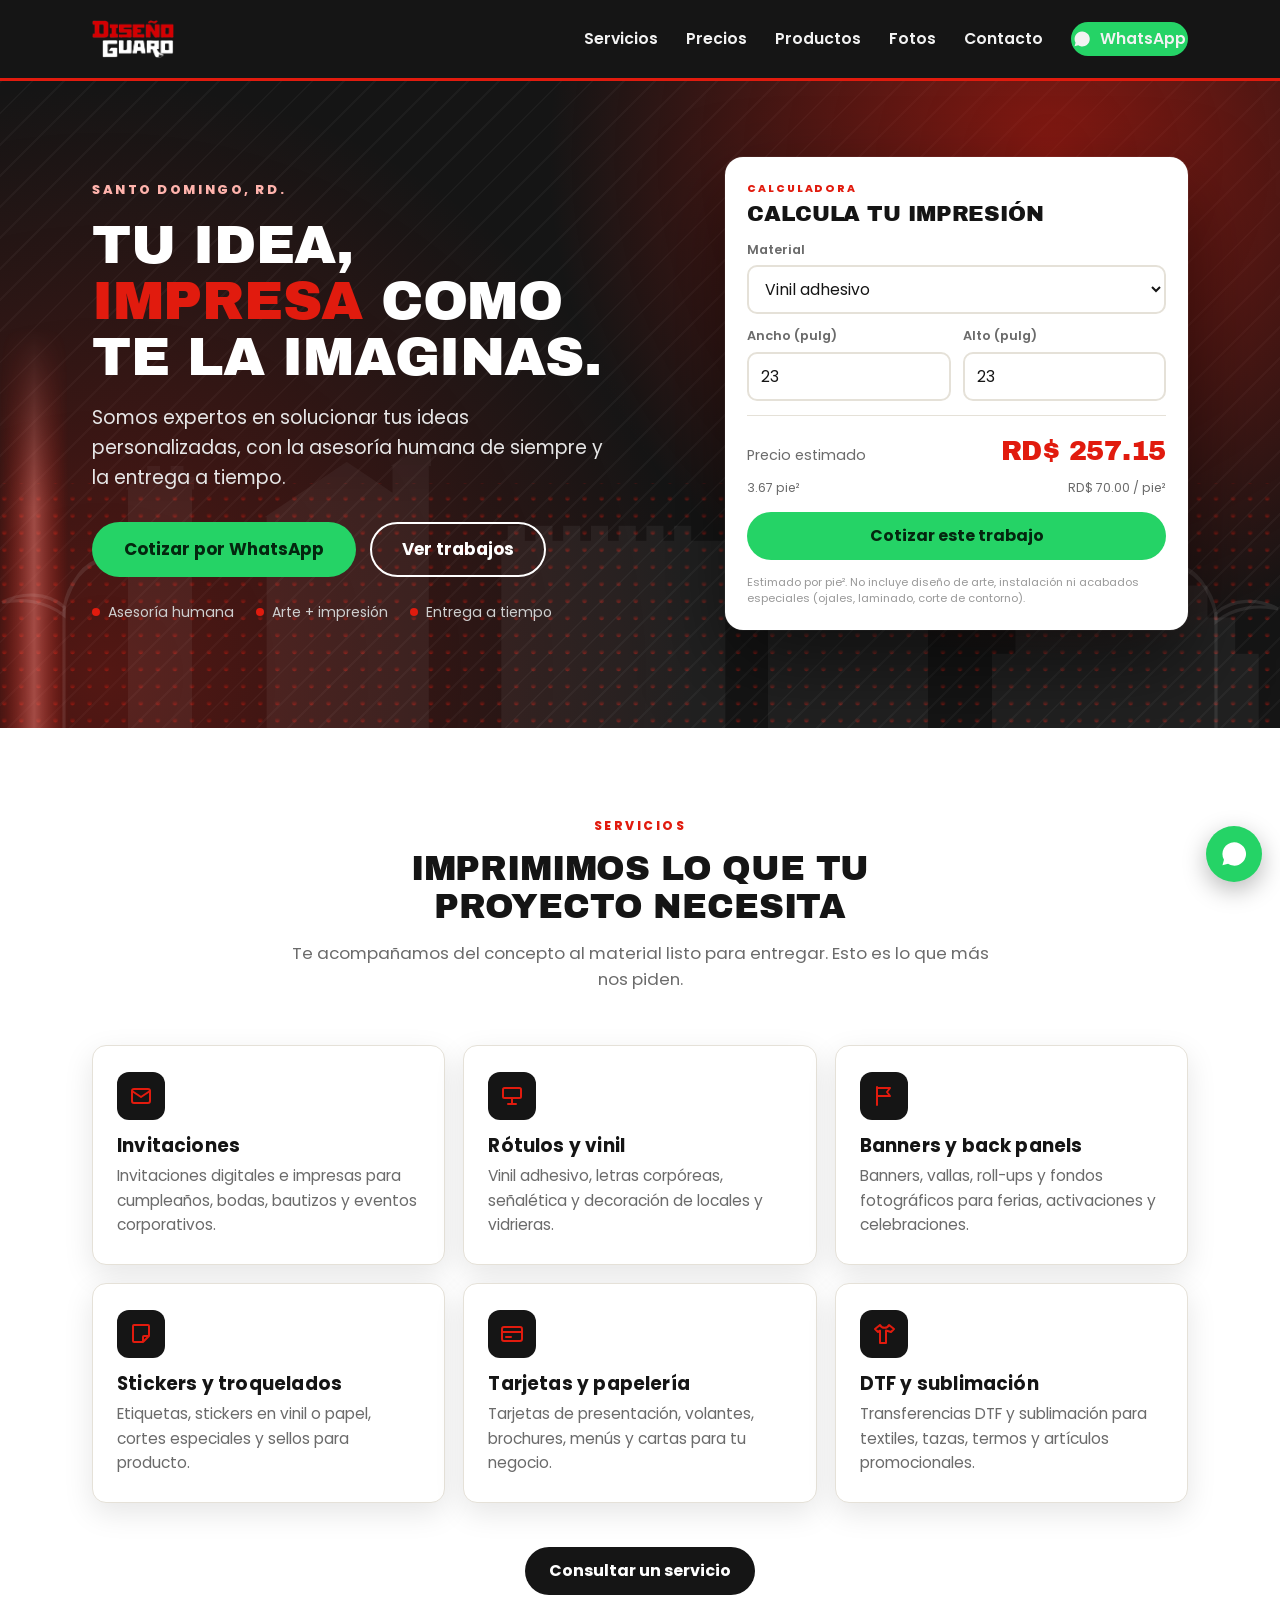
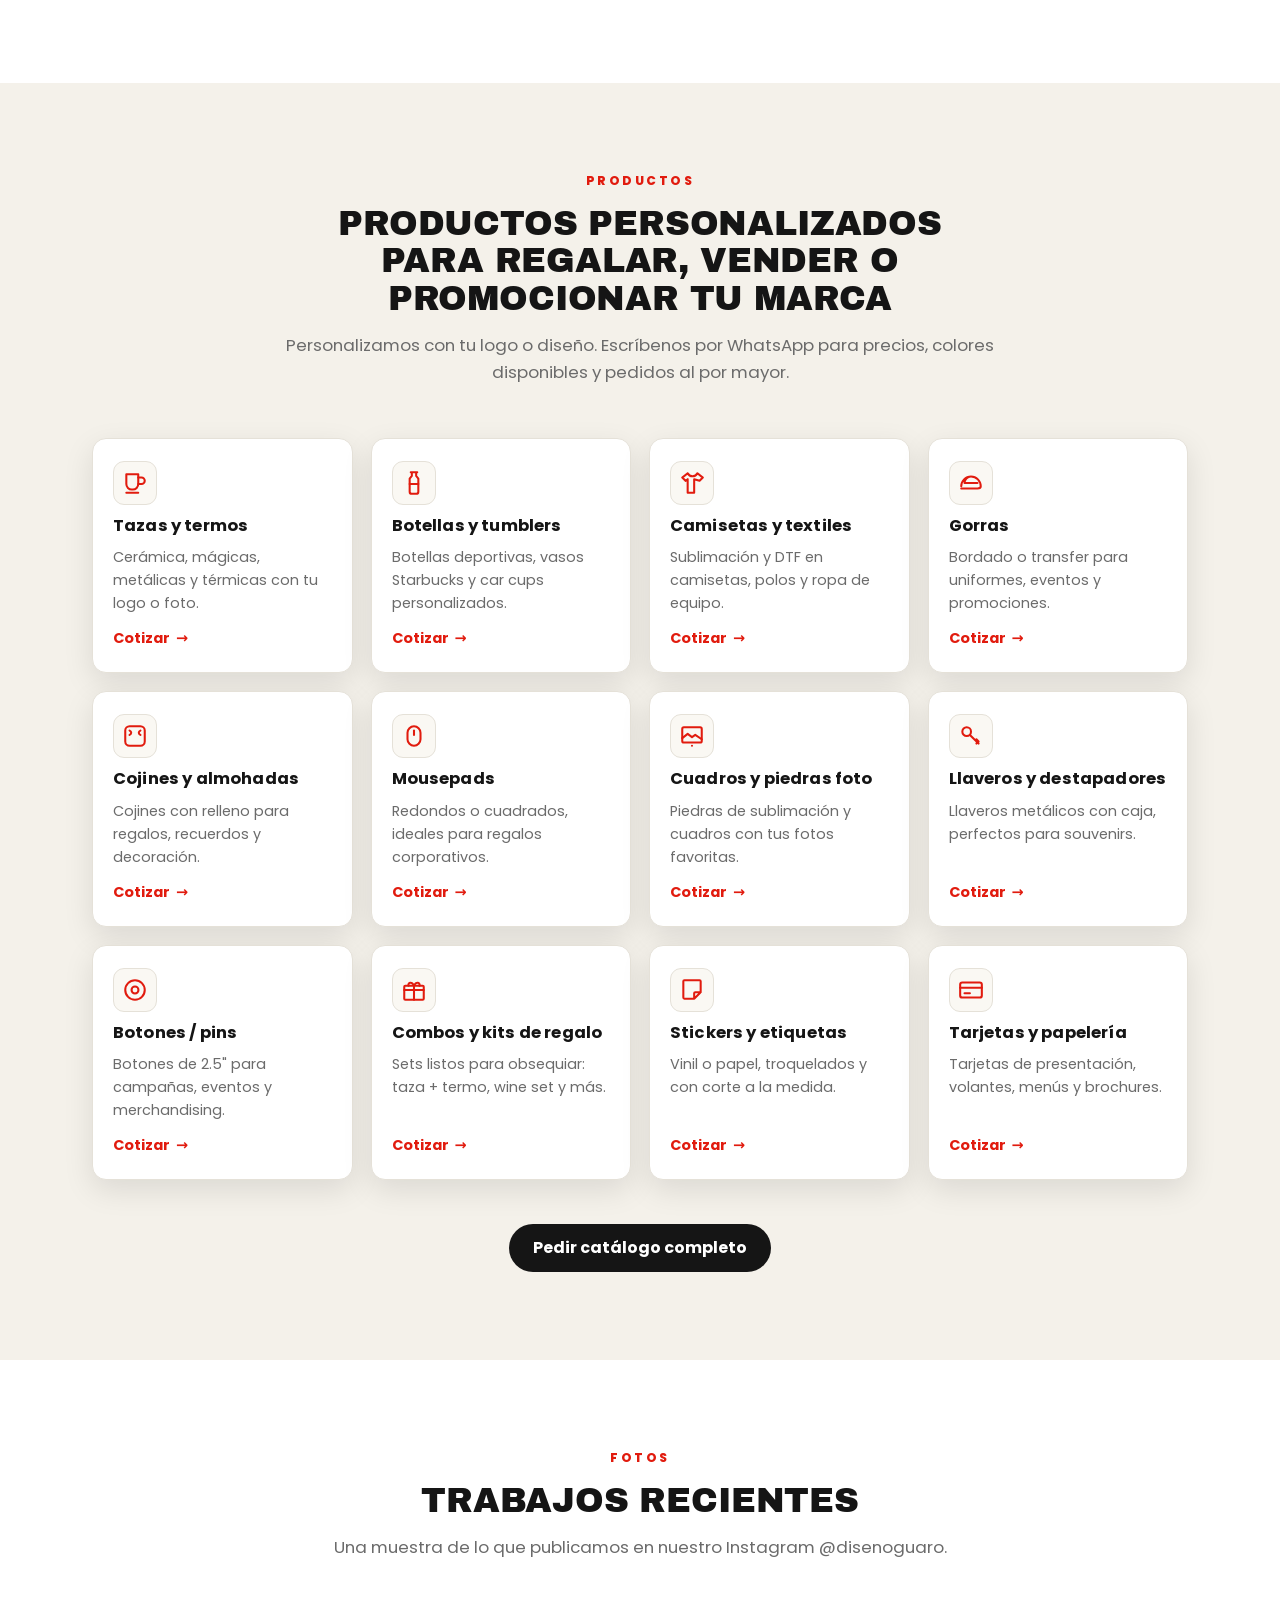
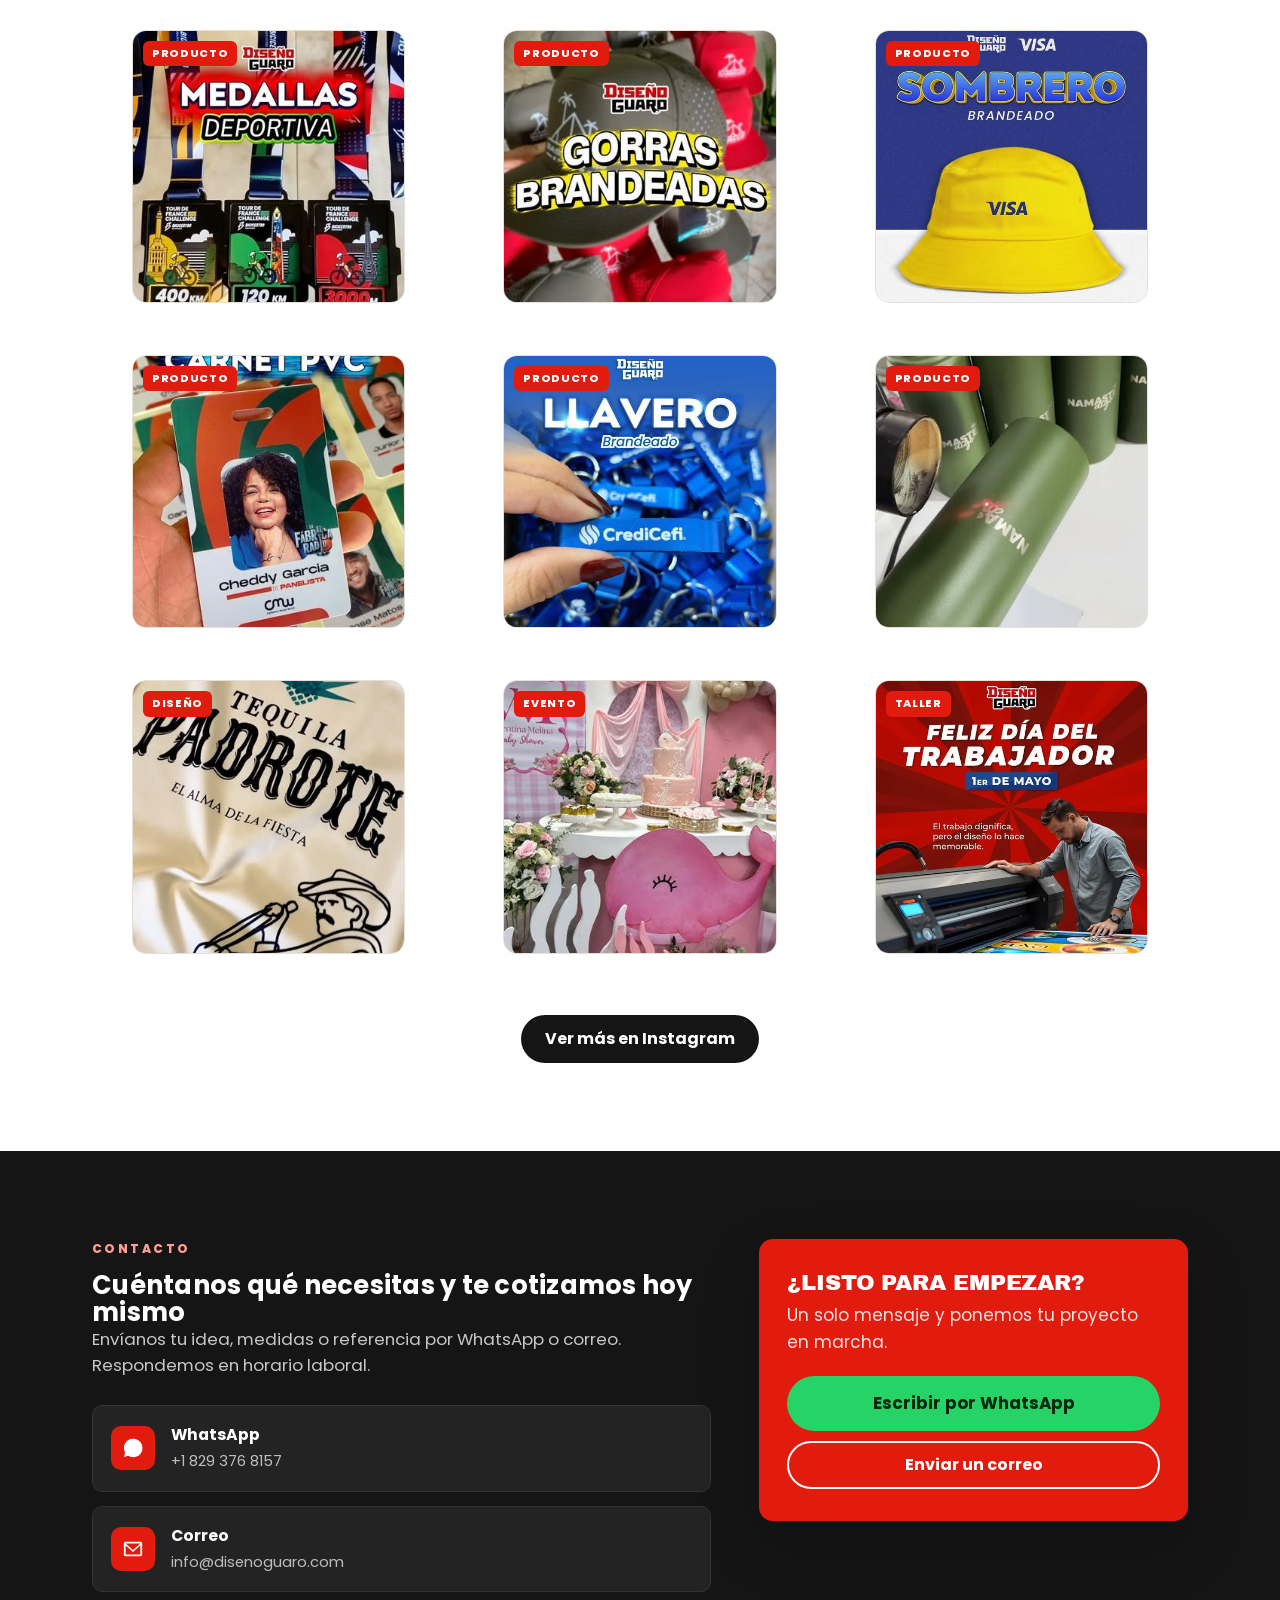
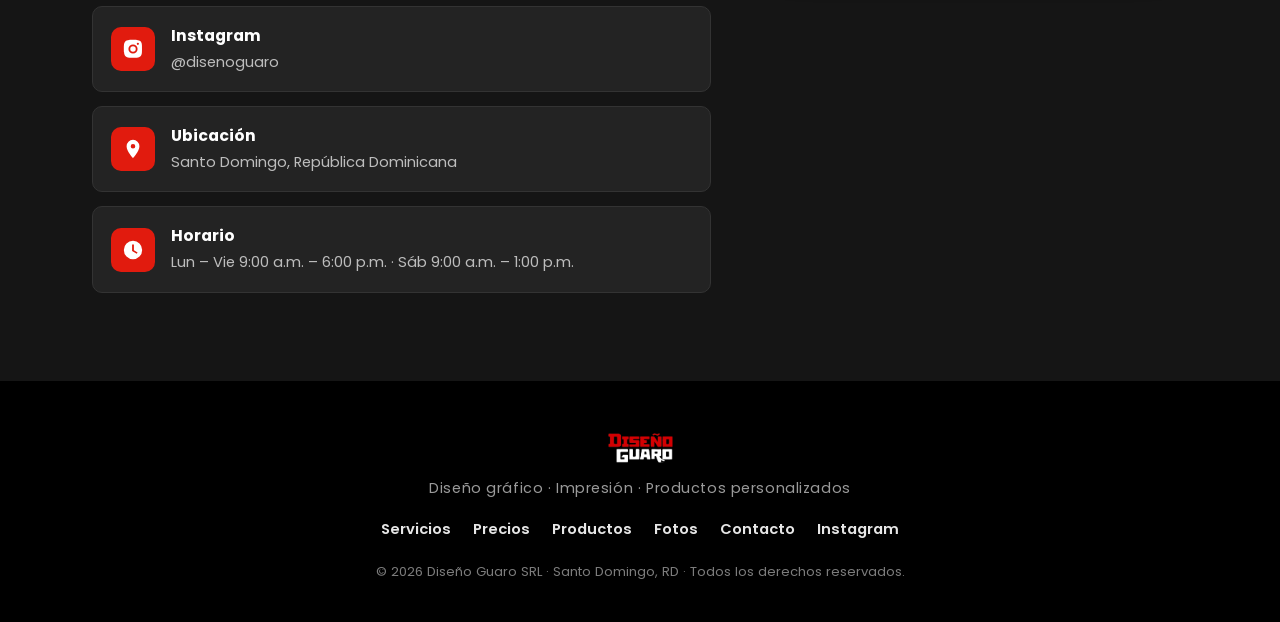
==== commit 40575dc1: "Portada: calculadora flotante en el hero, fondo con movimiento, nuevos textos - Calculadora ahora es" ====
--- a/site/index.html
+++ b/site/index.html
@@ -64,10 +64,17 @@
         <pattern id="dg-halftone" width="16" height="16" patternUnits="userSpaceOnUse">
           <circle cx="4" cy="4" r="2.4" fill="url(#dg-dots)"/>
         </pattern>
+        <linearGradient id="dg-scan" x1="0" y1="0" x2="1" y2="0">
+          <stop offset="0" stop-color="rgba(225,27,14,0)"/>
+          <stop offset="0.5" stop-color="rgba(255,130,120,.55)"/>
+          <stop offset="1" stop-color="rgba(225,27,14,0)"/>
+        </linearGradient>
       </defs>
 
-      <!-- trama de medios tonos (impresión) -->
-      <rect x="0" y="250" width="1200" height="210" fill="url(#dg-halftone)"/>
+      <!-- trama de medios tonos (impresión), en movimiento -->
+      <g class="halftone">
+        <rect x="-20" y="230" width="1240" height="260" fill="url(#dg-halftone)"/>
+      </g>
 
       <!-- Skyline de la Zona Colonial de Santo Domingo -->
       <g fill="rgba(255,255,255,.06)">
@@ -90,26 +97,67 @@
         <path d="M1140 460V352"/>
         <path d="M1140 352c16-14 40-14 58-4-18-4-40-2-58 12 0-22-12-42-34-52 18 4 28 24 34 44z"/>
       </g>
+
+      <!-- cabezal de impresión que recorre la portada -->
+      <rect class="scan" x="0" y="0" width="64" height="460" fill="url(#dg-scan)"/>
     </svg>
 
     <div class="container hero-inner">
-      <p class="eyebrow">Imprenta y diseño · Santo Domingo, RD</p>
-      <h1>Tu idea, <span class="hl">impresa</span> como te la imaginas.</h1>
-      <p class="lead">
-        Somos el taller de barrio con acabado de estudio. Rótulos, banners, invitaciones,
-        stickers, tarjetas y productos personalizados — con la asesoría de siempre y la
-        entrega cuando la necesitas.
-      </p>
-      <div class="hero-cta">
-        <a href="https://wa.me/18293768157?text=Hola%20Dise%C3%B1o%20Guaro%2C%20quiero%20cotizar%20un%20trabajo."
-           class="btn btn-wa btn-lg" target="_blank" rel="noopener">Cotizar por WhatsApp</a>
-        <a href="#calculadora" class="btn btn-ghost btn-lg">Calcular un precio</a>
-      </div>
-      <ul class="hero-badges">
-        <li>Trato cercano</li>
-        <li>Arte + impresión</li>
-        <li>Entrega rápida</li>
-      </ul>
+      <div class="hero-copy">
+        <p class="eyebrow">Santo Domingo, RD.</p>
+        <h1>Tu idea, <span class="hl">impresa</span> como te la imaginas.</h1>
+        <p class="lead">
+          Somos expertos en solucionar tus ideas personalizadas, con la asesoría
+          humana de siempre y la entrega a tiempo.
+        </p>
+        <div class="hero-cta">
+          <a href="https://wa.me/18293768157?text=Hola%20Dise%C3%B1o%20Guaro%2C%20quiero%20cotizar%20un%20trabajo."
+             class="btn btn-wa btn-lg" target="_blank" rel="noopener">Cotizar por WhatsApp</a>
+          <a href="#portafolio" class="btn btn-ghost btn-lg">Ver trabajos</a>
+        </div>
+        <ul class="hero-badges">
+          <li>Asesoría humana</li>
+          <li>Arte + impresión</li>
+          <li>Entrega a tiempo</li>
+        </ul>
+      </div>
+
+      <aside class="hero-calc" id="calculadora" aria-label="Calculadora de precios de impresión">
+        <div class="hc-head">
+          <span class="hc-kicker">Calculadora</span>
+          <h2>Calcula tu impresión</h2>
+        </div>
+        <form autocomplete="off">
+          <div class="hc-field">
+            <label for="calcMat">Material</label>
+            <select id="calcMat">
+              <option value="banner">Banner (lona)</option>
+              <option value="vinil" selected>Vinil adhesivo</option>
+              <option value="sticker">Sticker troquelado</option>
+              <option value="onevision">Onevision</option>
+            </select>
+          </div>
+          <div class="hc-row">
+            <div class="hc-field">
+              <label for="calcW">Ancho (pulg)</label>
+              <input id="calcW" type="number" min="1" step="0.5" value="23" inputmode="decimal" />
+            </div>
+            <div class="hc-field">
+              <label for="calcH">Alto (pulg)</label>
+              <input id="calcH" type="number" min="1" step="0.5" value="23" inputmode="decimal" />
+            </div>
+          </div>
+        </form>
+        <div class="hc-out" aria-live="polite">
+          <div class="hc-total"><span>Precio estimado</span><strong id="calcTotal">RD$&nbsp;0.00</strong></div>
+          <div class="hc-meta"><span id="calcArea">—</span><span id="calcRate">—</span></div>
+        </div>
+        <a class="btn btn-wa btn-block" id="calcWa" target="_blank" rel="noopener" href="https://wa.me/18293768157">Cotizar este trabajo</a>
+        <p class="calc-note">
+          Estimado por pie². No incluye diseño de arte, instalación ni acabados
+          especiales (ojales, laminado, corte de contorno).
+        </p>
+      </aside>
     </div>
   </section>
 
@@ -158,53 +206,6 @@
       <div class="section-foot">
         <a href="https://wa.me/18293768157?text=Hola%20Dise%C3%B1o%20Guaro%2C%20necesito%20un%20servicio%20de%20dise%C3%B1o%2Fimpresi%C3%B3n."
            class="btn btn-dark" target="_blank" rel="noopener">Consultar un servicio</a>
-      </div>
-    </div>
-  </section>
-
-  <!-- ================= CALCULADORA ================= -->
-  <section class="section section-alt" id="calculadora">
-    <div class="container">
-      <header class="section-head">
-        <p class="kicker">Calculadora</p>
-        <h2>Calcula el precio de tu impresión</h2>
-        <p class="section-sub">
-          Elige el material y la medida y te damos un estimado al instante.
-          El precio final lo confirmamos por WhatsApp.
-        </p>
-      </header>
-
-      <div class="calc">
-        <form class="calc-form" id="calcForm" autocomplete="off">
-          <div class="calc-field">
-            <label for="calcMat">Material</label>
-            <select id="calcMat">
-              <option value="banner">Banner (lona)</option>
-              <option value="vinil" selected>Vinil adhesivo</option>
-              <option value="sticker">Sticker troquelado</option>
-              <option value="onevision">Onevision</option>
-            </select>
-          </div>
-          <div class="calc-field">
-            <label for="calcW">Ancho (pulgadas)</label>
-            <input id="calcW" type="number" min="1" step="0.5" value="23" inputmode="decimal" />
-          </div>
-          <div class="calc-field">
-            <label for="calcH">Alto (pulgadas)</label>
-            <input id="calcH" type="number" min="1" step="0.5" value="23" inputmode="decimal" />
-          </div>
-        </form>
-
-        <div class="calc-result" aria-live="polite">
-          <div class="calc-line"><span>Área</span><strong id="calcArea">—</strong></div>
-          <div class="calc-line"><span>Tarifa por pie²</span><strong id="calcRate">—</strong></div>
-          <div class="calc-total"><span>Precio estimado</span><strong id="calcTotal">RD$&nbsp;0.00</strong></div>
-          <a class="btn btn-wa btn-block" id="calcWa" target="_blank" rel="noopener" href="https://wa.me/18293768157">Cotizar este trabajo</a>
-          <p class="calc-note">
-            Estimado según tarifa por pie cuadrado. No incluye diseño de arte, instalación
-            ni acabados especiales (ojales, laminado, corte de contorno).
-          </p>
-        </div>
       </div>
     </div>
   </section>
--- a/site/assets/css/style.css
+++ b/site/assets/css/style.css
@@ -116,32 +116,82 @@
     repeating-linear-gradient(135deg, rgba(255,255,255,.035) 0 2px, transparent 2px 22px);
 }
 .hero-art{
-  position:absolute;left:0;right:0;bottom:0;width:100%;height:min(58%,420px);
+  position:absolute;left:0;right:0;bottom:0;width:100%;height:min(62%,440px);
   pointer-events:none;opacity:.9;
   -webkit-mask-image:linear-gradient(to top,#000 55%,transparent);
   mask-image:linear-gradient(to top,#000 55%,transparent);
 }
-.hero-inner{position:relative;padding:92px 22px 150px;max-width:900px}
+.hero-art .halftone{animation:dg-feed 3s linear infinite}
+.hero-art .scan{animation:dg-scan 7s cubic-bezier(.45,0,.55,1) infinite;mix-blend-mode:screen}
+@keyframes dg-feed{from{transform:translateY(0)}to{transform:translateY(16px)}}
+@keyframes dg-scan{
+  0%{transform:translateX(-90px);opacity:0}
+  8%{opacity:.9}
+  92%{opacity:.9}
+  100%{transform:translateX(1210px);opacity:0}
+}
+
+.hero-inner{
+  position:relative;z-index:2;
+  display:grid;grid-template-columns:1.12fr .88fr;gap:44px;align-items:center;
+  padding:84px 22px 90px;
+}
+.hero-copy{max-width:620px}
 .eyebrow{
-  text-transform:uppercase;letter-spacing:.18em;font-size:.78rem;font-weight:700;
-  color:#ffb3ac;margin-bottom:18px;
+  text-transform:uppercase;letter-spacing:.2em;font-size:.8rem;font-weight:800;
+  color:#ffb3ac;margin-bottom:16px;
 }
 .hero h1{
   font-family:var(--display);
-  font-size:clamp(2.1rem,5.2vw,3.9rem);
-  font-weight:400;text-transform:uppercase;letter-spacing:-.005em;line-height:1.02;
+  font-size:clamp(2rem,4.6vw,3.4rem);
+  font-weight:400;text-transform:uppercase;letter-spacing:-.005em;line-height:1.03;
   text-wrap:balance;
-  margin-bottom:20px;
+  margin-bottom:18px;
 }
 .hero h1 .hl{color:var(--rojo)}
-.hero .lead{font-size:clamp(1.05rem,2.2vw,1.28rem);color:#e6e6e6;max-width:640px}
-.hero-cta{display:flex;flex-wrap:wrap;gap:14px;margin:32px 0 26px}
+.hero .lead{font-size:clamp(1.02rem,1.7vw,1.18rem);color:#e6e6e6;max-width:520px}
+.hero-cta{display:flex;flex-wrap:wrap;gap:14px;margin:28px 0 24px}
 .hero-badges{
   list-style:none;margin:0;padding:0;display:flex;flex-wrap:wrap;gap:10px 22px;
-  font-size:.9rem;color:#cfcfcf;
+  font-size:.88rem;color:#cfcfcf;
 }
 .hero-badges li{display:flex;align-items:center;gap:8px}
 .hero-badges li::before{content:"";width:8px;height:8px;background:var(--rojo);border-radius:50%}
+
+/* ---------- Calculadora flotante en la portada ---------- */
+.hero-calc{
+  background:#fff;color:var(--tinta);
+  border-radius:18px;padding:24px 22px;
+  display:flex;flex-direction:column;gap:14px;
+  box-shadow:0 34px 80px rgba(0,0,0,.5), 0 0 0 1px rgba(255,255,255,.06);
+  transform:translateY(-8px);
+}
+.hc-kicker{
+  display:block;text-transform:uppercase;letter-spacing:.18em;
+  font-size:.66rem;font-weight:800;color:var(--rojo);margin-bottom:5px;
+}
+.hc-head h2{
+  font-family:var(--display);font-weight:400;text-transform:uppercase;
+  letter-spacing:-.005em;font-size:1.35rem;line-height:1.05;
+}
+.hero-calc form{display:flex;flex-direction:column;gap:12px}
+.hc-field{display:flex;flex-direction:column;gap:5px}
+.hc-field label{font-weight:600;font-size:.8rem;color:var(--gris)}
+.hero-calc select,.hero-calc input{
+  font-family:var(--texto);font-size:.98rem;color:var(--tinta);width:100%;
+  padding:11px 12px;border:2px solid var(--linea);border-radius:10px;background:#fff;
+}
+.hero-calc select:focus,.hero-calc input:focus{outline:none;border-color:var(--rojo)}
+.hc-row{display:grid;grid-template-columns:1fr 1fr;gap:12px}
+.hc-out{border-top:1px solid var(--linea);padding-top:14px}
+.hc-total{display:flex;justify-content:space-between;align-items:baseline;gap:10px}
+.hc-total span{font-size:.9rem;color:var(--gris)}
+.hc-total strong{
+  font-family:var(--display);font-weight:400;letter-spacing:-.01em;
+  font-size:1.7rem;color:var(--rojo);font-variant-numeric:tabular-nums;
+}
+.hc-meta{display:flex;justify-content:space-between;gap:10px;font-size:.78rem;color:var(--gris);margin-top:5px;font-variant-numeric:tabular-nums}
+.hero-calc .calc-note{font-size:.7rem;color:#9a9a9a;margin:0;line-height:1.45}
 
 /* ---------- Secciones ---------- */
 .section{padding:88px 0}
@@ -202,53 +252,6 @@
 .product .p-link::after{content:"→";transition:transform .18s ease}
 .product:hover .p-link::after{transform:translateX(4px)}
 
-/* ---------- Calculadora ---------- */
-.calc{
-  display:grid;grid-template-columns:1.1fr .9fr;gap:22px;
-  max-width:860px;margin:0 auto;align-items:stretch;
-}
-.calc-form{
-  display:flex;flex-direction:column;gap:16px;
-  background:#fff;border:1px solid var(--linea);border-radius:var(--radio);
-  padding:26px 24px;box-shadow:var(--sombra);
-}
-.calc-field{display:flex;flex-direction:column;gap:7px}
-.calc-field label{font-weight:600;font-size:.9rem;color:var(--tinta)}
-.calc-field select,.calc-field input{
-  font-family:var(--texto);font-size:1rem;color:var(--tinta);
-  padding:12px 14px;border:2px solid var(--linea);border-radius:var(--radio-sm);
-  background:#fff;width:100%;
-}
-.calc-field select:focus,.calc-field input:focus{outline:none;border-color:var(--rojo)}
-.calc-result{
-  display:flex;flex-direction:column;gap:12px;
-  background:var(--tinta);color:#fff;border-radius:var(--radio);
-  padding:26px 24px;box-shadow:var(--sombra);
-}
-.calc-line{display:flex;justify-content:space-between;align-items:baseline;
-  font-size:.95rem;color:#c9c9c9;padding-bottom:12px;border-bottom:1px solid #2f2f2f}
-.calc-line strong{color:#fff;font-variant-numeric:tabular-nums}
-.calc-total{
-  display:flex;justify-content:space-between;align-items:baseline;
-  margin:4px 0 6px;
-}
-.calc-total span{font-size:.95rem;color:#c9c9c9}
-.calc-total strong{
-  font-family:var(--display);font-weight:400;letter-spacing:-.005em;
-  font-size:1.75rem;color:var(--rojo);font-variant-numeric:tabular-nums;
-}
-.calc-note{font-size:.78rem;color:#9a9a9a;margin:6px 0 0;line-height:1.5}
-
-/* ---------- Filtros ---------- */
-.filters{display:flex;flex-wrap:wrap;gap:10px;justify-content:center;margin-bottom:30px}
-.filter{
-  font-family:var(--texto);font-weight:600;font-size:.92rem;
-  padding:9px 18px;border-radius:999px;border:2px solid var(--linea);
-  background:#fff;color:var(--tinta);cursor:pointer;transition:.18s;
-}
-.filter:hover{border-color:var(--tinta)}
-.filter.is-active{background:var(--tinta);border-color:var(--tinta);color:#fff}
-
 /* ---------- Galería ---------- */
 .gallery{grid-template-columns:repeat(3,1fr)}
 .gallery-item{
@@ -333,18 +336,23 @@
 .lb-next{right:16px;top:50%;transform:translateY(-50%)}
 
 /* ---------- Responsive ---------- */
+@media (max-width:980px){
+  .hero-inner{grid-template-columns:1fr;gap:34px;padding:72px 22px 84px}
+  .hero-copy{max-width:none}
+  .hero .lead{max-width:600px}
+  .hero-calc{transform:none;max-width:460px}
+}
 @media (max-width:960px){
   .services-grid{grid-template-columns:repeat(2,1fr)}
   .products-grid{grid-template-columns:repeat(2,1fr)}
   .gallery{grid-template-columns:repeat(2,1fr)}
-  .calc{grid-template-columns:1fr;max-width:520px}
   .contact-inner{grid-template-columns:1fr;gap:32px}
   .contact-cta-card{position:static}
 }
 @media (max-width:760px){
   body{font-size:16px}
   .section{padding:64px 0}
-  .hero-art{height:44%}
+  .hero-art{height:38%}
   .main-nav{
     position:fixed;inset:81px 0 auto 0;flex-direction:column;align-items:stretch;gap:0;
     background:#151515;border-bottom:3px solid var(--rojo);
@@ -355,11 +363,12 @@
   .main-nav a:not(.btn)::after{display:none}
   .nav-cta{margin-top:14px;justify-content:center}
   .nav-toggle{display:flex}
-  .hero-inner{padding:72px 22px 80px}
+  .hero-inner{padding:64px 22px 76px}
   .hero-cta .btn{flex:1 1 100%}
 }
 @media (max-width:460px){
   .services-grid,.products-grid,.gallery{grid-template-columns:1fr}
+  .hc-row{grid-template-columns:1fr}
 }
 
 @media (prefers-reduced-motion:reduce){
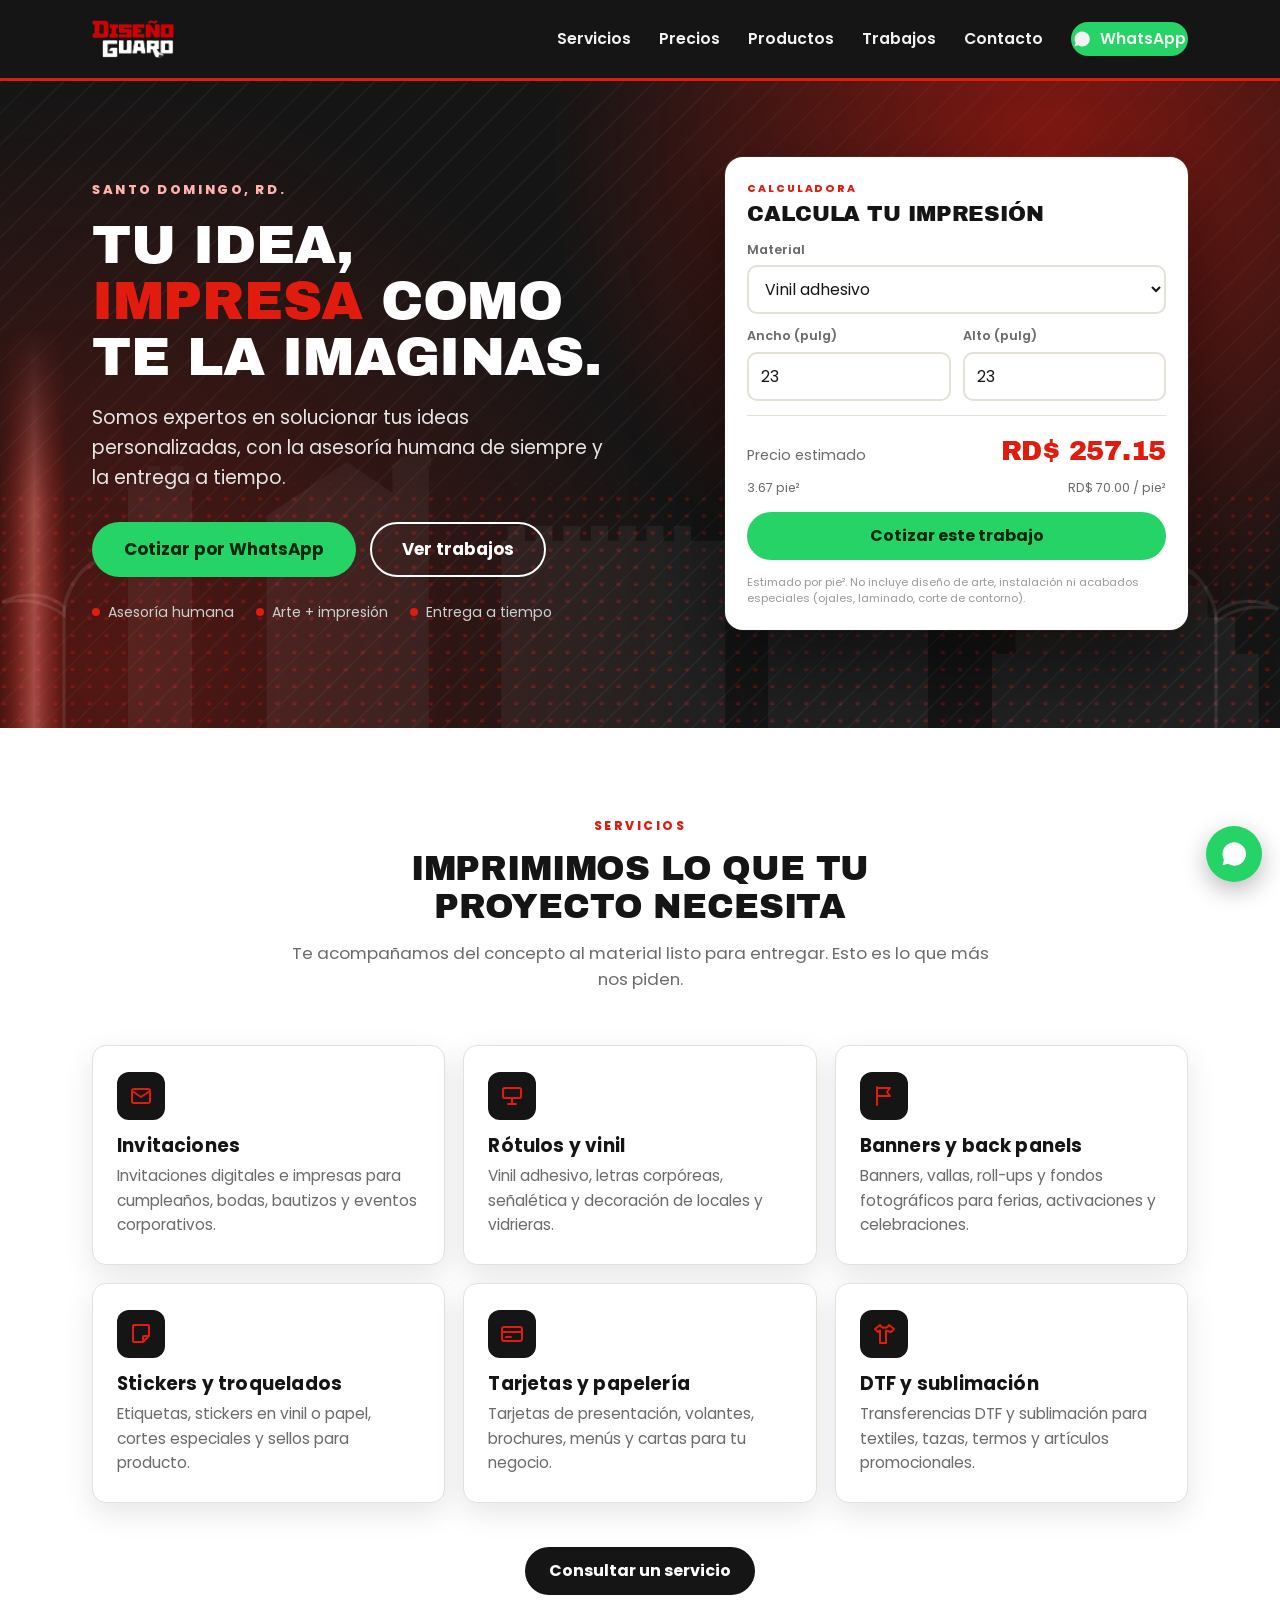
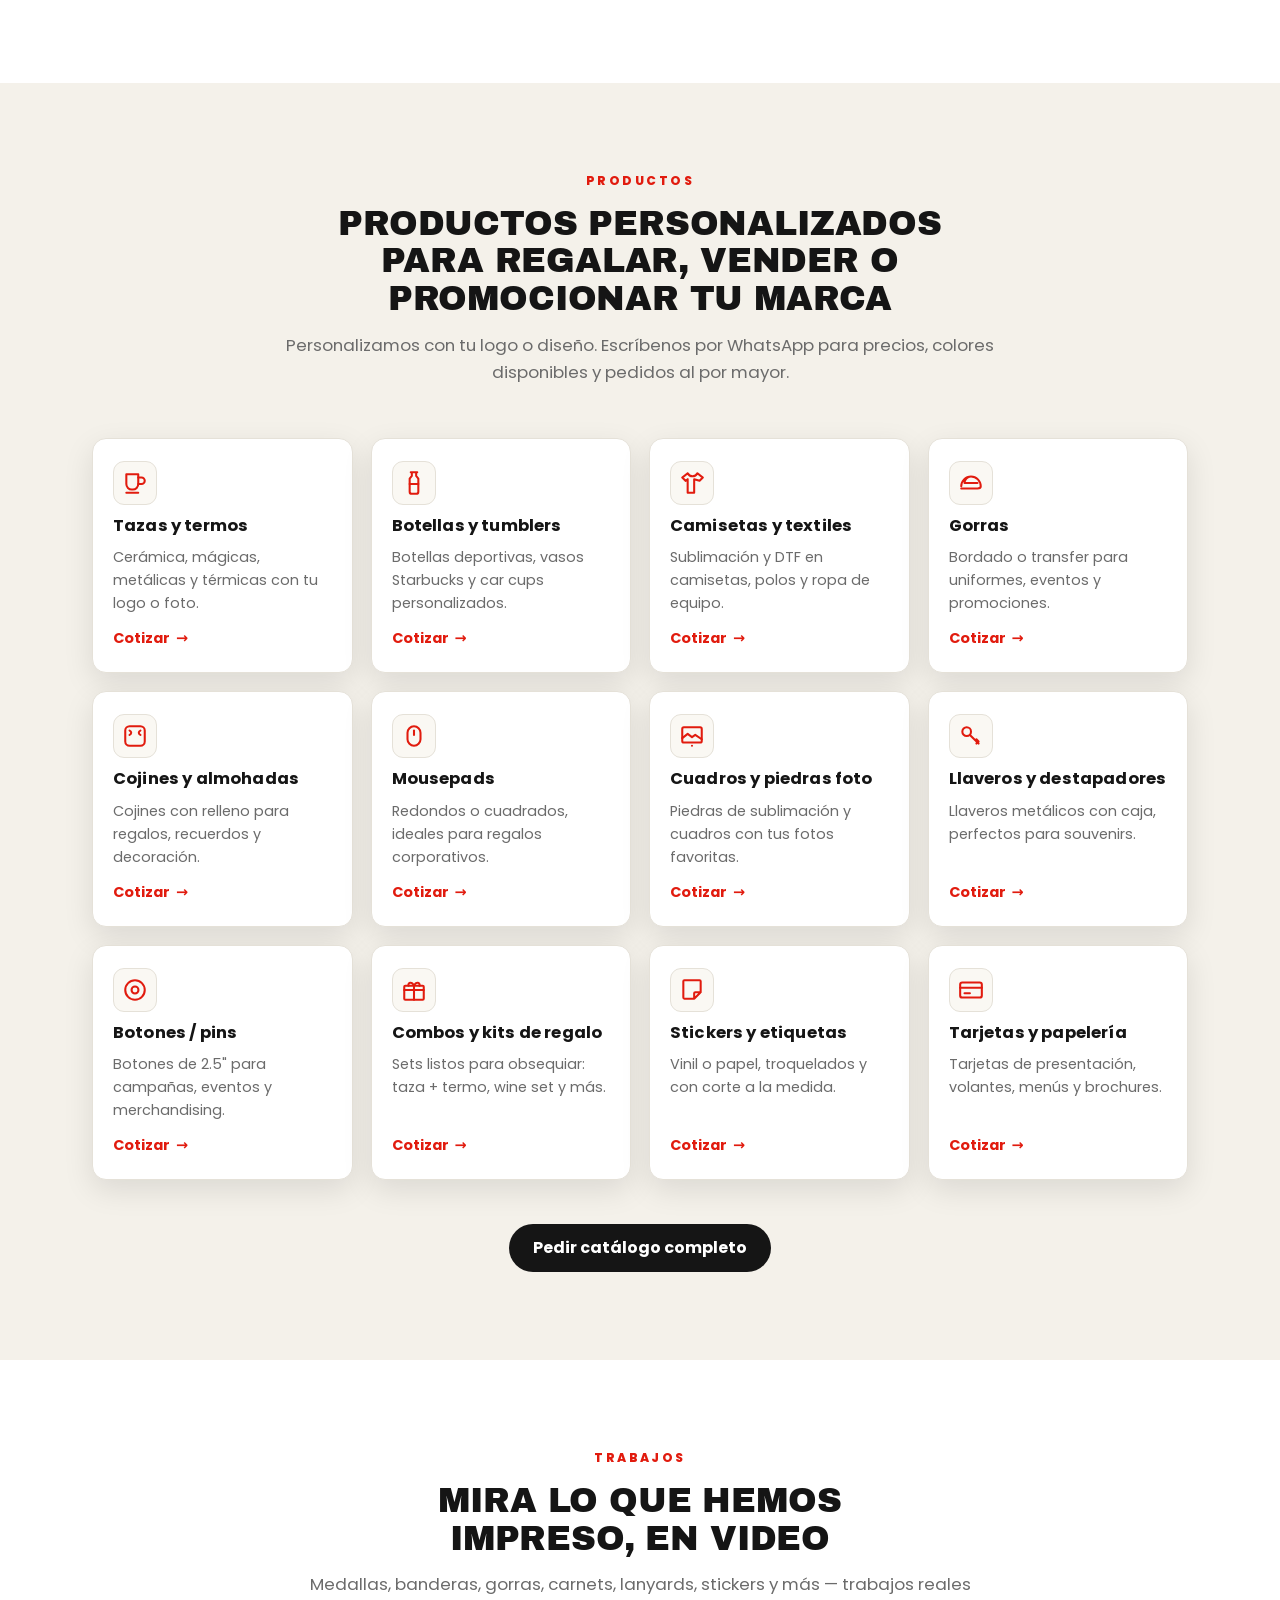
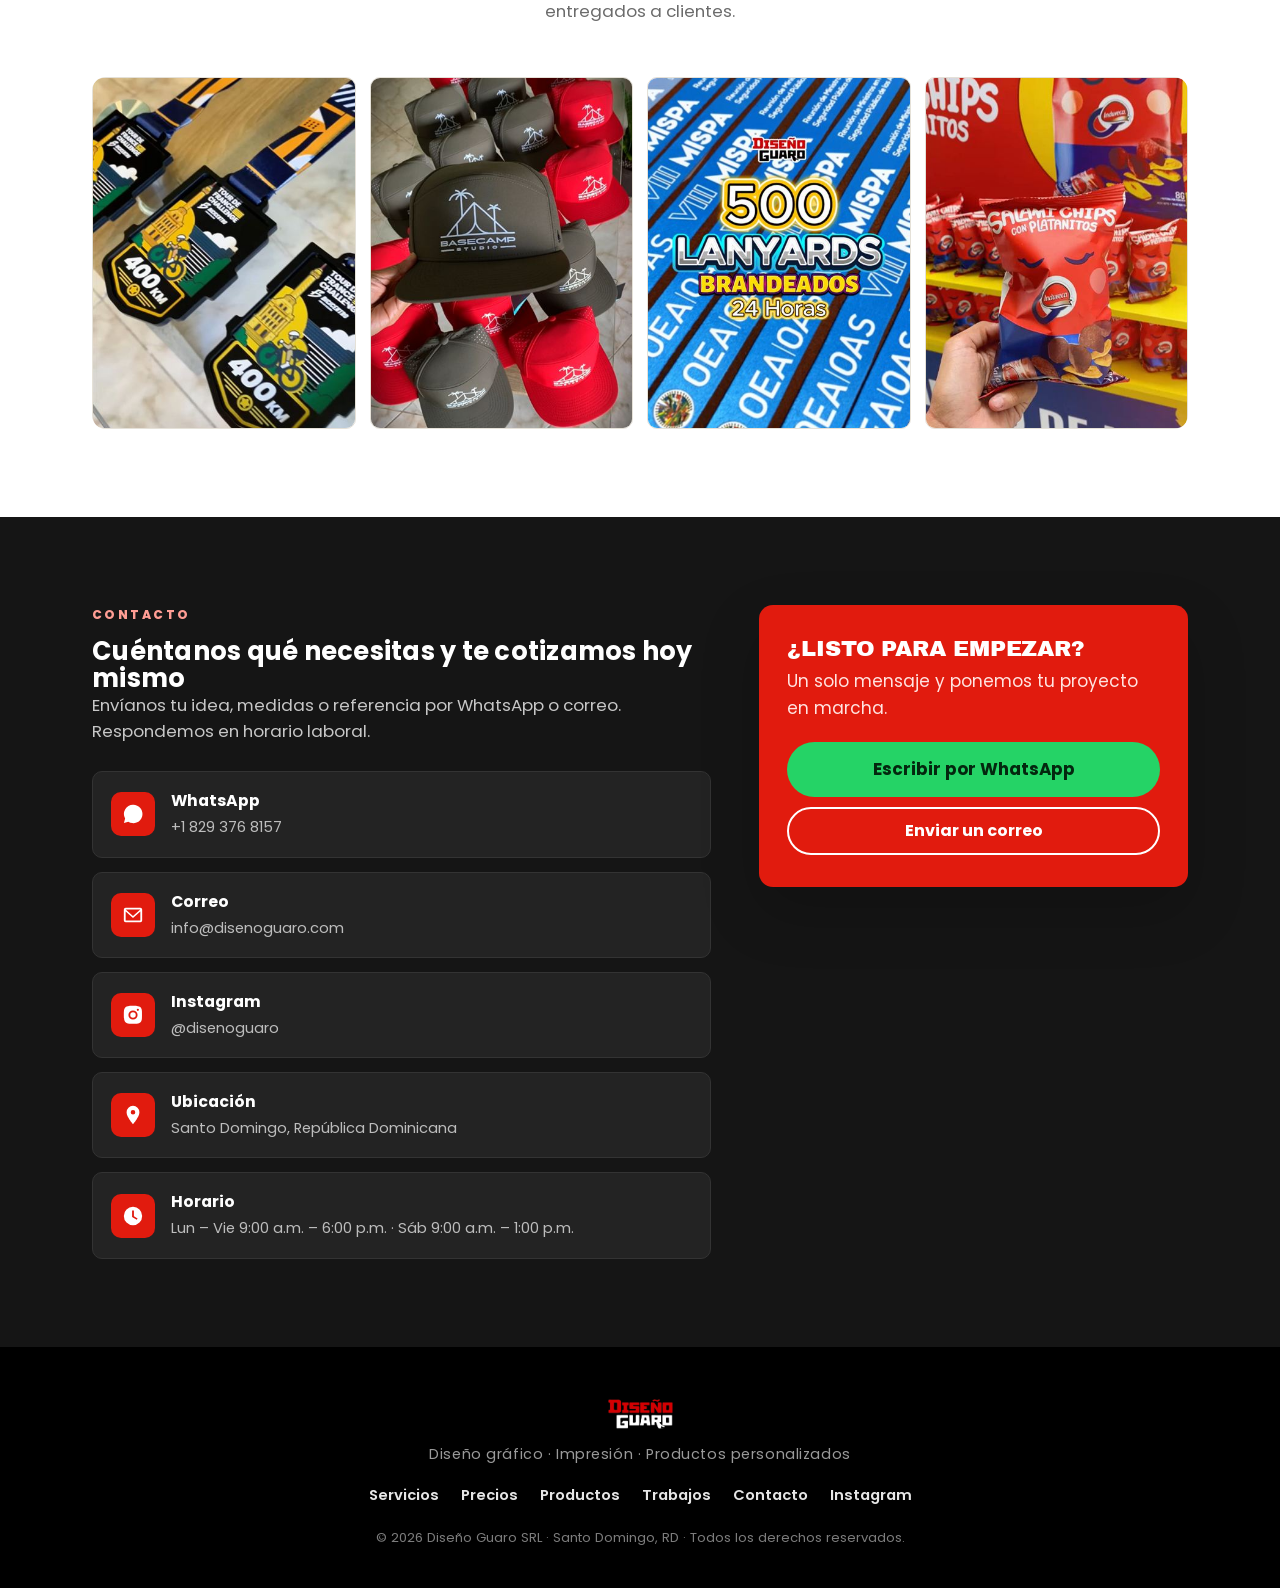
==== commit 56032129: "Trabajos: página aparte (trabajos.html) con 10 videos a tamaño completo - Videos de CLIENTES/Yosmanu" ====
--- a/site/index.html
+++ b/site/index.html
@@ -34,7 +34,7 @@
       <a href="#servicios">Servicios</a>
       <a href="#calculadora">Precios</a>
       <a href="#productos">Productos</a>
-      <a href="#portafolio">Fotos</a>
+      <a href="trabajos.html">Trabajos</a>
       <a href="#contacto">Contacto</a>
       <a href="https://wa.me/18293768157?text=Hola%20Dise%C3%B1o%20Guaro%2C%20quiero%20cotizar%20un%20trabajo."
          class="btn btn-wa nav-cta" target="_blank" rel="noopener">
@@ -230,23 +230,22 @@
     </div>
   </section>
 
-  <!-- ================= PORTAFOLIO / FOTOS ================= -->
-  <section class="section" id="portafolio">
+  <!-- ================= TRABAJOS (teaser) ================= -->
+  <section class="section" id="trabajos">
     <div class="container">
       <header class="section-head">
-        <p class="kicker">Fotos</p>
-        <h2>Trabajos recientes</h2>
-        <p class="section-sub">
-          Una muestra de lo que publicamos en nuestro Instagram
-          <a href="https://www.instagram.com/disenoguaro/" target="_blank" rel="noopener">@disenoguaro</a>.
-        </p>
+        <p class="kicker">Trabajos</p>
+        <h2>Mira lo que hemos impreso, en video</h2>
+        <p class="section-sub">Medallas, banderas, gorras, carnets, lanyards, stickers y más — trabajos reales entregados a clientes.</p>
       </header>
 
-      <div class="grid gallery" id="gallery"></div>
-
-      <div class="section-foot">
-        <a href="https://www.instagram.com/disenoguaro/" class="btn btn-dark" target="_blank" rel="noopener">Ver más en Instagram</a>
-      </div>
+      <a class="trabajos-teaser" href="trabajos.html" aria-label="Ver todos los trabajos en video">
+        <img src="assets/video/bicicentro.jpg" alt="" loading="lazy" />
+        <img src="assets/video/gorras.jpg" alt="" loading="lazy" />
+        <img src="assets/video/v-0713.jpg" alt="" loading="lazy" />
+        <img src="assets/video/salgo-pa-la-calle.jpg" alt="" loading="lazy" />
+        <span class="tt-cta">Ver todos los trabajos <span aria-hidden="true">→</span></span>
+      </a>
     </div>
   </section>
 
@@ -333,7 +332,7 @@
       <a href="#servicios">Servicios</a>
       <a href="#calculadora">Precios</a>
       <a href="#productos">Productos</a>
-      <a href="#portafolio">Fotos</a>
+      <a href="trabajos.html">Trabajos</a>
       <a href="#contacto">Contacto</a>
       <a href="https://www.instagram.com/disenoguaro/" target="_blank" rel="noopener">Instagram</a>
     </nav>
@@ -346,17 +345,6 @@
   <svg viewBox="0 0 24 24" width="28" height="28" aria-hidden="true"><path fill="currentColor" d="M17.5 14.4c-.3-.2-1.7-.9-2-1-.3-.1-.5-.2-.6.2s-.7 1-.9 1.2c-.2.2-.3.2-.6.1-.3-.2-1.3-.5-2.4-1.5-.9-.8-1.5-1.8-1.6-2.1-.2-.3 0-.5.1-.6l.5-.5c.1-.2.2-.3.3-.5s0-.4 0-.5c-.1-.2-.6-1.5-.9-2.1-.2-.5-.4-.5-.6-.5h-.5c-.2 0-.5.1-.7.3-.3.3-1 1-1 2.4s1 2.8 1.2 3c.2.2 2 3.1 4.9 4.3.7.3 1.2.5 1.6.6.7.2 1.3.2 1.8.1.6-.1 1.7-.7 1.9-1.4.2-.7.2-1.2.2-1.4-.1-.1-.3-.2-.6-.3M12 2a10 10 0 0 0-8.6 15l-1.3 4.7 4.8-1.3A10 10 0 1 0 12 2"/></svg>
 </a>
 
-<!-- Lightbox -->
-<div class="lightbox" id="lightbox" hidden>
-  <button class="lb-close" id="lbClose" aria-label="Cerrar">&times;</button>
-  <button class="lb-nav lb-prev" id="lbPrev" aria-label="Anterior">&#8249;</button>
-  <figure class="lb-figure">
-    <img id="lbImg" src="" alt="" />
-    <figcaption id="lbCap"></figcaption>
-  </figure>
-  <button class="lb-nav lb-next" id="lbNext" aria-label="Siguiente">&#8250;</button>
-</div>
-
 <script src="assets/js/main.js"></script>
 </body>
 </html>
--- a/site/assets/css/style.css
+++ b/site/assets/css/style.css
@@ -252,27 +252,69 @@
 .product .p-link::after{content:"→";transition:transform .18s ease}
 .product:hover .p-link::after{transform:translateX(4px)}
 
-/* ---------- Galería ---------- */
-.gallery{grid-template-columns:repeat(3,1fr)}
-.gallery-item{
-  position:relative;border-radius:var(--radio);overflow:hidden;cursor:pointer;
-  background:var(--hueso);border:1px solid var(--linea);aspect-ratio:1/1;
-}
-.gallery-item img{width:100%;height:100%;object-fit:cover;transition:transform .4s ease}
-.gallery-item:hover img{transform:scale(1.05)}
-.gallery-item figcaption{
-  position:absolute;left:0;right:0;bottom:0;
-  padding:26px 16px 12px;color:#fff;font-weight:600;font-size:.9rem;
-  background:linear-gradient(to top, rgba(0,0,0,.78), transparent);
-  opacity:0;transform:translateY(8px);transition:.25s;
-}
-.gallery-item:hover figcaption,.gallery-item:focus-visible figcaption{opacity:1;transform:none}
-.gallery-item .tag{
-  position:absolute;top:10px;left:10px;background:var(--rojo);color:#fff;
-  font-size:.68rem;font-weight:800;text-transform:uppercase;letter-spacing:.06em;
-  padding:4px 9px;border-radius:6px;
-}
-.gallery-item.hide{display:none}
+/* ---------- Teaser de trabajos (portada) ---------- */
+.trabajos-teaser{
+  display:grid;grid-template-columns:repeat(4,1fr);gap:14px;position:relative;
+  border-radius:var(--radio);overflow:hidden;
+}
+.trabajos-teaser img{
+  width:100%;aspect-ratio:3/4;object-fit:cover;border-radius:10px;
+  border:1px solid var(--linea);transition:transform .3s ease;
+}
+.trabajos-teaser:hover img{transform:scale(1.03)}
+.tt-cta{
+  position:absolute;inset:0;display:flex;align-items:center;justify-content:center;
+  background:rgba(21,21,21,.55);color:#fff;font-family:var(--display);
+  text-transform:uppercase;letter-spacing:-.005em;font-size:clamp(1.1rem,2.6vw,1.7rem);
+  gap:12px;opacity:0;transition:opacity .25s ease;
+}
+.trabajos-teaser:hover .tt-cta,.trabajos-teaser:focus-visible .tt-cta{opacity:1}
+
+/* ---------- Página Trabajos ---------- */
+.trabajos-main{position:relative;background:var(--tinta);color:#fff;overflow:hidden;min-height:70vh}
+.trabajos-wm{
+  position:absolute;inset:-20% -20% -20% -20%;pointer-events:none;z-index:0;
+  background-image:url('../img/logo-disenoguaro-white.png');
+  background-repeat:space;background-size:230px auto;
+  transform:rotate(-14deg);opacity:.045;
+}
+.trabajos-inner{position:relative;z-index:1;padding:70px 22px 90px}
+.trabajos-head{max-width:640px;margin:0 auto 44px;text-align:center}
+.trabajos-head h1{
+  font-family:var(--display);font-weight:400;text-transform:uppercase;
+  letter-spacing:-.005em;line-height:1.05;font-size:clamp(1.9rem,4.4vw,3rem);
+  text-wrap:balance;margin-bottom:14px;
+}
+.trabajos-sub{color:#c7c7c7;font-size:1.05rem}
+.trabajos-foot{display:flex;flex-wrap:wrap;gap:14px;justify-content:center;margin-top:52px}
+
+.video-grid{
+  display:grid;grid-template-columns:repeat(3,1fr);gap:20px;
+  max-width:var(--ancho);margin:0 auto;
+}
+.vcard{
+  position:relative;border-radius:16px;overflow:hidden;cursor:pointer;
+  background:#000;border:1px solid #2c2c2c;aspect-ratio:9/16;
+  box-shadow:0 18px 40px rgba(0,0,0,.35);
+}
+.vcard img,.vcard video{
+  position:absolute;inset:0;width:100%;height:100%;object-fit:cover;display:block;
+}
+.vcard video{object-fit:contain;background:#000;z-index:3}
+.vcard .vplay{
+  position:absolute;inset:0;margin:auto;width:66px;height:66px;z-index:2;
+  display:flex;align-items:center;justify-content:center;
+  background:rgba(0,0,0,.55);color:#fff;border:0;border-radius:50%;cursor:pointer;
+  transition:transform .18s ease, background .18s ease;
+}
+.vcard .vplay svg{margin-left:4px}
+.vcard:hover .vplay{transform:scale(1.09);background:var(--rojo)}
+.vcard .vcap{
+  position:absolute;left:0;right:0;bottom:0;z-index:2;
+  padding:34px 14px 12px;color:#fff;font-weight:600;font-size:.86rem;line-height:1.3;
+  background:linear-gradient(to top, rgba(0,0,0,.85), transparent);
+}
+.vcard.playing .vplay,.vcard.playing .vcap,.vcard.playing img{opacity:0;pointer-events:none}
 
 /* ---------- Contacto ---------- */
 .contact-inner{display:grid;grid-template-columns:1.3fr .9fr;gap:48px;align-items:start}
@@ -316,25 +358,6 @@
 }
 .wa-float:hover{transform:scale(1.08);background:var(--wa-osc)}
 
-/* ---------- Lightbox ---------- */
-.lightbox{
-  position:fixed;inset:0;z-index:150;display:flex;align-items:center;justify-content:center;
-  background:rgba(0,0,0,.9);padding:30px;
-}
-.lightbox[hidden]{display:none}
-.lb-figure{margin:0;max-width:min(1000px,92vw);max-height:88vh;display:flex;flex-direction:column;gap:12px}
-.lb-figure img{max-width:100%;max-height:78vh;object-fit:contain;border-radius:8px;margin:0 auto}
-.lb-figure figcaption{color:#eee;text-align:center;font-size:.95rem}
-.lb-close,.lb-nav{
-  position:absolute;background:rgba(255,255,255,.12);color:#fff;border:0;cursor:pointer;
-  border-radius:50%;width:48px;height:48px;font-size:1.8rem;line-height:1;
-  display:flex;align-items:center;justify-content:center;transition:background .18s;
-}
-.lb-close:hover,.lb-nav:hover{background:rgba(255,255,255,.28)}
-.lb-close{top:20px;right:20px;font-size:2rem}
-.lb-prev{left:16px;top:50%;transform:translateY(-50%)}
-.lb-next{right:16px;top:50%;transform:translateY(-50%)}
-
 /* ---------- Responsive ---------- */
 @media (max-width:980px){
   .hero-inner{grid-template-columns:1fr;gap:34px;padding:72px 22px 84px}
@@ -345,7 +368,8 @@
 @media (max-width:960px){
   .services-grid{grid-template-columns:repeat(2,1fr)}
   .products-grid{grid-template-columns:repeat(2,1fr)}
-  .gallery{grid-template-columns:repeat(2,1fr)}
+  .video-grid{grid-template-columns:repeat(2,1fr)}
+  .trabajos-teaser{grid-template-columns:repeat(2,1fr)}
   .contact-inner{grid-template-columns:1fr;gap:32px}
   .contact-cta-card{position:static}
 }
@@ -365,9 +389,11 @@
   .nav-toggle{display:flex}
   .hero-inner{padding:64px 22px 76px}
   .hero-cta .btn{flex:1 1 100%}
+  .trabajos-foot .btn{flex:1 1 100%}
 }
 @media (max-width:460px){
-  .services-grid,.products-grid,.gallery{grid-template-columns:1fr}
+  .services-grid,.products-grid{grid-template-columns:1fr}
+  .video-grid{grid-template-columns:1fr;max-width:380px}
   .hc-row{grid-template-columns:1fr}
 }
 
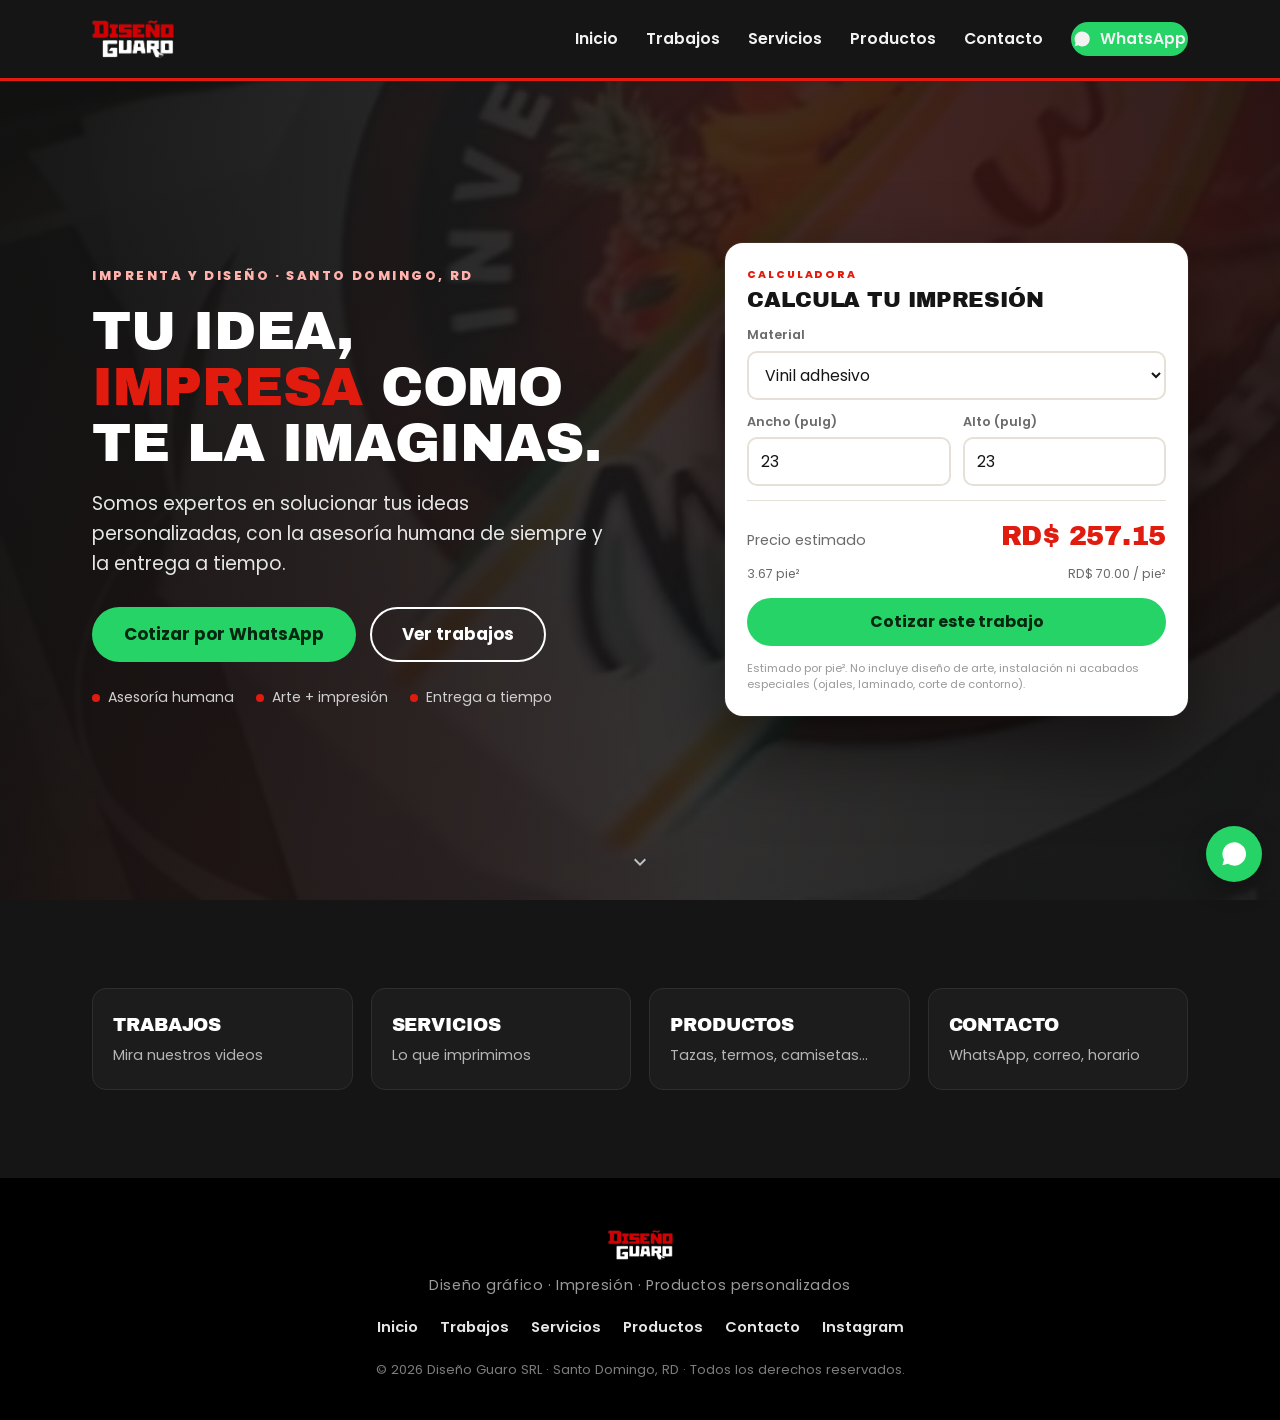
==== commit 194ce0b9: "Sitio multipágina: Portada (video de fondo) + Trabajos + Servicios + Productos + Contacto - index.ht" ====
--- a/site/index.html
+++ b/site/index.html
@@ -1,17 +1,18 @@
 <!DOCTYPE html>
+<!-- Diseño Guaro · despliegue automático activo (GitHub → FTP) -->
 <html lang="es">
 <head>
 <meta charset="UTF-8" />
 <meta name="viewport" content="width=device-width, initial-scale=1" />
-<title>Diseño Guaro | Diseño gráfico, impresión y productos personalizados</title>
-<meta name="description" content="Diseño Guaro — estudio de diseño gráfico e impresión en Santo Domingo. Logotipos, rótulos, banners, invitaciones, stickers y productos personalizados: tazas, termos, camisetas y más." />
+<title>Diseño Guaro | Impresión y productos personalizados en Santo Domingo</title>
+<meta name="description" content="Diseño Guaro — imprenta y diseño en Santo Domingo. Rótulos, banners, invitaciones, stickers, tarjetas y productos personalizados. Calcula tu impresión y cotiza por WhatsApp." />
 <meta name="theme-color" content="#e11b0e" />
 <link rel="icon" href="assets/img/favicon.png" type="image/png" />
 <link rel="apple-touch-icon" href="assets/img/favicon.png" />
 
 <meta property="og:type" content="website" />
 <meta property="og:title" content="Diseño Guaro" />
-<meta property="og:description" content="Diseño gráfico, impresión y productos personalizados en Santo Domingo." />
+<meta property="og:description" content="Imprenta y diseño en Santo Domingo. Calcula tu impresión y cotiza por WhatsApp." />
 <meta property="og:image" content="assets/img/logo-disenoguaro.png" />
 <meta property="og:url" content="https://disenoguaro.com" />
 
@@ -26,16 +27,16 @@
 
 <header class="site-header" id="top">
   <div class="container header-inner">
-    <a href="#top" class="brand" aria-label="Diseño Guaro — inicio">
+    <a href="index.html" class="brand" aria-label="Diseño Guaro — inicio">
       <img src="assets/img/logo-disenoguaro-white.png" alt="Diseño Guaro" class="brand-logo" />
     </a>
 
     <nav class="main-nav" id="mainNav" aria-label="Navegación principal">
-      <a href="#servicios">Servicios</a>
-      <a href="#calculadora">Precios</a>
-      <a href="#productos">Productos</a>
+      <a href="index.html" aria-current="page">Inicio</a>
       <a href="trabajos.html">Trabajos</a>
-      <a href="#contacto">Contacto</a>
+      <a href="servicios.html">Servicios</a>
+      <a href="productos.html">Productos</a>
+      <a href="contacto.html">Contacto</a>
       <a href="https://wa.me/18293768157?text=Hola%20Dise%C3%B1o%20Guaro%2C%20quiero%20cotizar%20un%20trabajo."
          class="btn btn-wa nav-cta" target="_blank" rel="noopener">
         <svg viewBox="0 0 24 24" width="18" height="18" aria-hidden="true"><path fill="currentColor" d="M17.5 14.4c-.3-.2-1.7-.9-2-1-.3-.1-.5-.2-.6.2s-.7 1-.9 1.2c-.2.2-.3.2-.6.1-.3-.2-1.3-.5-2.4-1.5-.9-.8-1.5-1.8-1.6-2.1-.2-.3 0-.5.1-.6l.5-.5c.1-.2.2-.3.3-.5s0-.4 0-.5c-.1-.2-.6-1.5-.9-2.1-.2-.5-.4-.5-.6-.5h-.5c-.2 0-.5.1-.7.3-.3.3-1 1-1 2.4s1 2.8 1.2 3c.2.2 2 3.1 4.9 4.3.7.3 1.2.5 1.6.6.7.2 1.3.2 1.8.1.6-.1 1.7-.7 1.9-1.4.2-.7.2-1.2.2-1.4-.1-.1-.3-.2-.6-.3M12 2a10 10 0 0 0-8.6 15l-1.3 4.7 4.8-1.3A10 10 0 1 0 12 2"/></svg>
@@ -51,60 +52,15 @@
 
 <main id="contenido">
 
-  <!-- ================= INICIO ================= -->
-  <section class="hero" id="inicio">
+  <section class="hero hero-full" id="inicio">
+    <video class="hero-video" autoplay muted loop playsinline preload="auto" poster="assets/video/hero.jpg" aria-hidden="true">
+      <source src="assets/video/hero.mp4" type="video/mp4" />
+    </video>
     <div class="hero-bg" aria-hidden="true"></div>
-
-    <svg class="hero-art" viewBox="0 0 1200 460" preserveAspectRatio="xMidYMax slice" aria-hidden="true">
-      <defs>
-        <radialGradient id="dg-dots" cx="50%" cy="100%" r="90%">
-          <stop offset="0%" stop-color="rgba(225,27,14,.55)"/>
-          <stop offset="100%" stop-color="rgba(225,27,14,0)"/>
-        </radialGradient>
-        <pattern id="dg-halftone" width="16" height="16" patternUnits="userSpaceOnUse">
-          <circle cx="4" cy="4" r="2.4" fill="url(#dg-dots)"/>
-        </pattern>
-        <linearGradient id="dg-scan" x1="0" y1="0" x2="1" y2="0">
-          <stop offset="0" stop-color="rgba(225,27,14,0)"/>
-          <stop offset="0.5" stop-color="rgba(255,130,120,.55)"/>
-          <stop offset="1" stop-color="rgba(225,27,14,0)"/>
-        </linearGradient>
-      </defs>
-
-      <!-- trama de medios tonos (impresión), en movimiento -->
-      <g class="halftone">
-        <rect x="-20" y="230" width="1240" height="260" fill="url(#dg-halftone)"/>
-      </g>
-
-      <!-- Skyline de la Zona Colonial de Santo Domingo -->
-      <g fill="rgba(255,255,255,.06)">
-        <!-- Fortaleza Ozama / Torre del Homenaje -->
-        <path d="M120 460V236h60v224zM118 236h64v-12h-10v-10h-12v10h-10v-10h-12v10h-10z"/>
-        <!-- Catedral Primada de América -->
-        <path d="M250 460V262h150v198zM248 262 325 210 402 262zM368 460V214h34v246zM366 214h38v-12h-19l-19 12z"/>
-        <!-- Alcázar de Colón -->
-        <path d="M470 460V300h210v160zM470 300h210v-16H470zM476 284h16v-14h-16zm26 0h16v-14h-16zm26 0h16v-14h-16zm26 0h16v-14h-16zm26 0h16v-14h-16zm26 0h16v-14h-16zm26 0h16v-14h-16z"/>
-        <!-- Panteón Nacional (cúpula + frontón) -->
-        <path d="M720 460V300h150v160zM712 300 795 244 878 300zM795 244a20 20 0 0 1 0-40 20 20 0 0 1 0 40zM791 204v-16h8v16z"/>
-        <!-- Faro a Colón (monumento escalonado) -->
-        <path d="M930 460v-70h250v70zM952 390v-34h206v34zM978 356v-30h154v30zM1004 326v-24h102v24zM1044 302v-96h22v96zM1030 220h50v14h-50z"/>
-      </g>
-
-      <!-- palmeras -->
-      <g fill="none" stroke="rgba(255,255,255,.10)" stroke-width="3" stroke-linecap="round">
-        <path d="M60 460V346"/>
-        <path d="M60 346c-16-14-40-14-58-4 18-4 40-2 58 12 0-22 12-42 34-52-18 4-28 24-34 44z"/>
-        <path d="M1140 460V352"/>
-        <path d="M1140 352c16-14 40-14 58-4-18-4-40-2-58 12 0-22-12-42-34-52 18 4 28 24 34 44z"/>
-      </g>
-
-      <!-- cabezal de impresión que recorre la portada -->
-      <rect class="scan" x="0" y="0" width="64" height="460" fill="url(#dg-scan)"/>
-    </svg>
 
     <div class="container hero-inner">
       <div class="hero-copy">
-        <p class="eyebrow">Santo Domingo, RD.</p>
+        <p class="eyebrow">Imprenta y diseño · Santo Domingo, RD</p>
         <h1>Tu idea, <span class="hl">impresa</span> como te la imaginas.</h1>
         <p class="lead">
           Somos expertos en solucionar tus ideas personalizadas, con la asesoría
@@ -113,7 +69,7 @@
         <div class="hero-cta">
           <a href="https://wa.me/18293768157?text=Hola%20Dise%C3%B1o%20Guaro%2C%20quiero%20cotizar%20un%20trabajo."
              class="btn btn-wa btn-lg" target="_blank" rel="noopener">Cotizar por WhatsApp</a>
-          <a href="#portafolio" class="btn btn-ghost btn-lg">Ver trabajos</a>
+          <a href="trabajos.html" class="btn btn-ghost btn-lg">Ver trabajos</a>
         </div>
         <ul class="hero-badges">
           <li>Asesoría humana</li>
@@ -159,165 +115,31 @@
         </p>
       </aside>
     </div>
+
+    <a class="hero-scroll" href="#mas" aria-label="Ver más">
+      <svg viewBox="0 0 24 24" width="24" height="24" aria-hidden="true"><path fill="currentColor" d="M12 16 6 10l1.4-1.4L12 13.2l4.6-4.6L18 10z"/></svg>
+    </a>
   </section>
 
-  <!-- ================= SERVICIOS ================= -->
-  <section class="section" id="servicios">
+  <section class="section quick-links" id="mas">
     <div class="container">
-      <header class="section-head">
-        <p class="kicker">Servicios</p>
-        <h2>Imprimimos lo que tu proyecto necesita</h2>
-        <p class="section-sub">Te acompañamos del concepto al material listo para entregar. Esto es lo que más nos piden.</p>
-      </header>
-
-      <div class="grid services-grid">
-        <article class="card service">
-          <span class="ico" aria-hidden="true"><svg viewBox="0 0 24 24" width="24" height="24" fill="none" stroke="currentColor" stroke-width="2" stroke-linecap="round" stroke-linejoin="round"><rect x="3" y="5" width="18" height="14" rx="2"/><path d="M3 7l9 6 9-6"/></svg></span>
-          <h3>Invitaciones</h3>
-          <p>Invitaciones digitales e impresas para cumpleaños, bodas, bautizos y eventos corporativos.</p>
-        </article>
-        <article class="card service">
-          <span class="ico" aria-hidden="true"><svg viewBox="0 0 24 24" width="24" height="24" fill="none" stroke="currentColor" stroke-width="2" stroke-linecap="round" stroke-linejoin="round"><rect x="3" y="4" width="18" height="10" rx="1.5"/><path d="M12 14v6M8 20h8"/></svg></span>
-          <h3>Rótulos y vinil</h3>
-          <p>Vinil adhesivo, letras corpóreas, señalética y decoración de locales y vidrieras.</p>
-        </article>
-        <article class="card service">
-          <span class="ico" aria-hidden="true"><svg viewBox="0 0 24 24" width="24" height="24" fill="none" stroke="currentColor" stroke-width="2" stroke-linecap="round" stroke-linejoin="round"><path d="M5 3v18M5 4h13l-3 4 3 4H5"/></svg></span>
-          <h3>Banners y back panels</h3>
-          <p>Banners, vallas, roll-ups y fondos fotográficos para ferias, activaciones y celebraciones.</p>
-        </article>
-        <article class="card service">
-          <span class="ico" aria-hidden="true"><svg viewBox="0 0 24 24" width="24" height="24" fill="none" stroke="currentColor" stroke-width="2" stroke-linecap="round" stroke-linejoin="round"><path d="M20 4v10l-6 6H5a1 1 0 0 1-1-1V4a1 1 0 0 1 1-1h14a1 1 0 0 1 1 1zM14 20v-5a1 1 0 0 1 1-1h5"/></svg></span>
-          <h3>Stickers y troquelados</h3>
-          <p>Etiquetas, stickers en vinil o papel, cortes especiales y sellos para producto.</p>
-        </article>
-        <article class="card service">
-          <span class="ico" aria-hidden="true"><svg viewBox="0 0 24 24" width="24" height="24" fill="none" stroke="currentColor" stroke-width="2" stroke-linecap="round" stroke-linejoin="round"><rect x="2" y="5" width="20" height="14" rx="2"/><path d="M2 10h20M6 15h5"/></svg></span>
-          <h3>Tarjetas y papelería</h3>
-          <p>Tarjetas de presentación, volantes, brochures, menús y cartas para tu negocio.</p>
-        </article>
-        <article class="card service">
-          <span class="ico" aria-hidden="true"><svg viewBox="0 0 24 24" width="24" height="24" fill="none" stroke="currentColor" stroke-width="2" stroke-linecap="round" stroke-linejoin="round"><path d="M8 3l-5 4 3 3 2-1.5V21h6V8.5L19 10l3-3-5-4a5 5 0 0 1-9 0z"/></svg></span>
-          <h3>DTF y sublimación</h3>
-          <p>Transferencias DTF y sublimación para textiles, tazas, termos y artículos promocionales.</p>
-        </article>
-      </div>
-
-      <div class="section-foot">
-        <a href="https://wa.me/18293768157?text=Hola%20Dise%C3%B1o%20Guaro%2C%20necesito%20un%20servicio%20de%20dise%C3%B1o%2Fimpresi%C3%B3n."
-           class="btn btn-dark" target="_blank" rel="noopener">Consultar un servicio</a>
-      </div>
-    </div>
-  </section>
-
-  <!-- ================= PRODUCTOS ================= -->
-  <section class="section section-alt" id="productos">
-    <div class="container">
-      <header class="section-head">
-        <p class="kicker">Productos</p>
-        <h2>Productos personalizados para regalar, vender o promocionar tu marca</h2>
-        <p class="section-sub">
-          Personalizamos con tu logo o diseño. Escríbenos por WhatsApp para precios, colores disponibles y pedidos al por mayor.
-        </p>
-      </header>
-
-      <div class="grid products-grid" id="productsGrid"></div>
-
-      <div class="section-foot">
-        <a href="https://wa.me/18293768157?text=Hola%20Dise%C3%B1o%20Guaro%2C%20quiero%20el%20cat%C3%A1logo%20de%20productos%20personalizados."
-           class="btn btn-dark" target="_blank" rel="noopener">Pedir catálogo completo</a>
-      </div>
-    </div>
-  </section>
-
-  <!-- ================= TRABAJOS (teaser) ================= -->
-  <section class="section" id="trabajos">
-    <div class="container">
-      <header class="section-head">
-        <p class="kicker">Trabajos</p>
-        <h2>Mira lo que hemos impreso, en video</h2>
-        <p class="section-sub">Medallas, banderas, gorras, carnets, lanyards, stickers y más — trabajos reales entregados a clientes.</p>
-      </header>
-
-      <a class="trabajos-teaser" href="trabajos.html" aria-label="Ver todos los trabajos en video">
-        <img src="assets/video/bicicentro.jpg" alt="" loading="lazy" />
-        <img src="assets/video/gorras.jpg" alt="" loading="lazy" />
-        <img src="assets/video/v-0713.jpg" alt="" loading="lazy" />
-        <img src="assets/video/salgo-pa-la-calle.jpg" alt="" loading="lazy" />
-        <span class="tt-cta">Ver todos los trabajos <span aria-hidden="true">→</span></span>
-      </a>
-    </div>
-  </section>
-
-  <!-- ================= CONTACTO ================= -->
-  <section class="section section-dark" id="contacto">
-    <div class="container contact-inner">
-      <div class="contact-copy">
-        <p class="kicker kicker-light">Contacto</p>
-        <h2>Cuéntanos qué necesitas y te cotizamos hoy mismo</h2>
-        <p class="section-sub light">
-          Envíanos tu idea, medidas o referencia por WhatsApp o correo. Respondemos en horario laboral.
-        </p>
-
-        <div class="contact-list">
-          <a class="contact-item" href="https://wa.me/18293768157?text=Hola%20Dise%C3%B1o%20Guaro%2C%20quiero%20cotizar%20un%20trabajo." target="_blank" rel="noopener">
-            <span class="ci-ico" aria-hidden="true">
-              <svg viewBox="0 0 24 24" width="22" height="22"><path fill="currentColor" d="M17.5 14.4c-.3-.2-1.7-.9-2-1-.3-.1-.5-.2-.6.2s-.7 1-.9 1.2c-.2.2-.3.2-.6.1-.3-.2-1.3-.5-2.4-1.5-.9-.8-1.5-1.8-1.6-2.1-.2-.3 0-.5.1-.6l.5-.5c.1-.2.2-.3.3-.5s0-.4 0-.5c-.1-.2-.6-1.5-.9-2.1-.2-.5-.4-.5-.6-.5h-.5c-.2 0-.5.1-.7.3-.3.3-1 1-1 2.4s1 2.8 1.2 3c.2.2 2 3.1 4.9 4.3.7.3 1.2.5 1.6.6.7.2 1.3.2 1.8.1.6-.1 1.7-.7 1.9-1.4.2-.7.2-1.2.2-1.4-.1-.1-.3-.2-.6-.3M12 2a10 10 0 0 0-8.6 15l-1.3 4.7 4.8-1.3A10 10 0 1 0 12 2"/></svg>
-            </span>
-            <span>
-              <strong>WhatsApp</strong>
-              <span>+1 829 376 8157</span>
-            </span>
-          </a>
-
-          <a class="contact-item" href="mailto:info@disenoguaro.com">
-            <span class="ci-ico" aria-hidden="true">
-              <svg viewBox="0 0 24 24" width="22" height="22"><path fill="currentColor" d="M4 4h16a2 2 0 0 1 2 2v12a2 2 0 0 1-2 2H4a2 2 0 0 1-2-2V6a2 2 0 0 1 2-2m0 2v.01L12 13l8-6.99V6H4m0 12h16V8.24l-8 7-8-7V18"/></svg>
-            </span>
-            <span>
-              <strong>Correo</strong>
-              <span>info@disenoguaro.com</span>
-            </span>
-          </a>
-
-          <a class="contact-item" href="https://www.instagram.com/disenoguaro/" target="_blank" rel="noopener">
-            <span class="ci-ico" aria-hidden="true">
-              <svg viewBox="0 0 24 24" width="22" height="22"><path fill="currentColor" d="M12 2c2.7 0 3.1 0 4.1.1 1.1 0 1.8.2 2.4.5.7.2 1.2.5 1.7 1s.8 1 1 1.7c.3.6.5 1.3.5 2.4.1 1 .1 1.4.1 4.1s0 3.1-.1 4.1c0 1.1-.2 1.8-.5 2.4-.2.7-.5 1.2-1 1.7s-1 .8-1.7 1c-.6.3-1.3.5-2.4.5-1 .1-1.4.1-4.1.1s-3.1 0-4.1-.1c-1.1 0-1.8-.2-2.4-.5-.7-.2-1.2-.5-1.7-1s-.8-1-1-1.7c-.3-.6-.5-1.3-.5-2.4C2 15.1 2 14.7 2 12s0-3.1.1-4.1c0-1.1.2-1.8.5-2.4.2-.7.5-1.2 1-1.7s1-.8 1.7-1c.6-.3 1.3-.5 2.4-.5C8.9 2 9.3 2 12 2m0 5a5 5 0 1 0 0 10 5 5 0 0 0 0-10m0 2a3 3 0 1 1 0 6 3 3 0 0 1 0-6m5.3-3.9a1.2 1.2 0 1 0 0 2.4 1.2 1.2 0 0 0 0-2.4"/></svg>
-            </span>
-            <span>
-              <strong>Instagram</strong>
-              <span>@disenoguaro</span>
-            </span>
-          </a>
-
-          <div class="contact-item static">
-            <span class="ci-ico" aria-hidden="true">
-              <svg viewBox="0 0 24 24" width="22" height="22"><path fill="currentColor" d="M12 2a7 7 0 0 0-7 7c0 5.25 7 13 7 13s7-7.75 7-13a7 7 0 0 0-7-7m0 9.5A2.5 2.5 0 1 1 12 6.5a2.5 2.5 0 0 1 0 5"/></svg>
-            </span>
-            <span>
-              <strong>Ubicación</strong>
-              <span>Santo Domingo, República Dominicana</span>
-            </span>
-          </div>
-
-          <div class="contact-item static">
-            <span class="ci-ico" aria-hidden="true">
-              <svg viewBox="0 0 24 24" width="22" height="22"><path fill="currentColor" d="M12 2a10 10 0 1 0 0 20 10 10 0 0 0 0-20m1 10.4 4 2.3-.9 1.5L11 13V6h2z"/></svg>
-            </span>
-            <span>
-              <strong>Horario</strong>
-              <span>Lun&nbsp;–&nbsp;Vie 9:00&nbsp;a.m.&nbsp;–&nbsp;6:00&nbsp;p.m. · Sáb 9:00&nbsp;a.m.&nbsp;–&nbsp;1:00&nbsp;p.m.</span>
-            </span>
-          </div>
-        </div>
-      </div>
-
-      <div class="contact-cta-card">
-        <h3>¿Listo para empezar?</h3>
-        <p>Un solo mensaje y ponemos tu proyecto en marcha.</p>
-        <a href="https://wa.me/18293768157?text=Hola%20Dise%C3%B1o%20Guaro%2C%20quiero%20empezar%20un%20proyecto."
-           class="btn btn-wa btn-lg btn-block" target="_blank" rel="noopener">Escribir por WhatsApp</a>
-        <a href="mailto:info@disenoguaro.com" class="btn btn-ghost btn-block">Enviar un correo</a>
+      <div class="grid ql-grid">
+        <a class="ql-card" href="trabajos.html">
+          <span class="ql-k">Trabajos</span>
+          <span class="ql-t">Mira nuestros videos</span>
+        </a>
+        <a class="ql-card" href="servicios.html">
+          <span class="ql-k">Servicios</span>
+          <span class="ql-t">Lo que imprimimos</span>
+        </a>
+        <a class="ql-card" href="productos.html">
+          <span class="ql-k">Productos</span>
+          <span class="ql-t">Tazas, termos, camisetas…</span>
+        </a>
+        <a class="ql-card" href="contacto.html">
+          <span class="ql-k">Contacto</span>
+          <span class="ql-t">WhatsApp, correo, horario</span>
+        </a>
       </div>
     </div>
   </section>
@@ -329,11 +151,11 @@
     <img src="assets/img/logo-disenoguaro-white.png" alt="Diseño Guaro" class="footer-logo" />
     <p class="footer-tag">Diseño gráfico · Impresión · Productos personalizados</p>
     <nav class="footer-nav" aria-label="Pie de página">
-      <a href="#servicios">Servicios</a>
-      <a href="#calculadora">Precios</a>
-      <a href="#productos">Productos</a>
+      <a href="index.html">Inicio</a>
       <a href="trabajos.html">Trabajos</a>
-      <a href="#contacto">Contacto</a>
+      <a href="servicios.html">Servicios</a>
+      <a href="productos.html">Productos</a>
+      <a href="contacto.html">Contacto</a>
       <a href="https://www.instagram.com/disenoguaro/" target="_blank" rel="noopener">Instagram</a>
     </nav>
     <p class="copyright">© <span id="year"></span> Diseño Guaro SRL · Santo Domingo, RD · Todos los derechos reservados.</p>
--- a/site/assets/css/style.css
+++ b/site/assets/css/style.css
@@ -108,13 +108,25 @@
 
 /* ---------- Hero ---------- */
 .hero{position:relative;color:#fff;background:var(--tinta);overflow:hidden}
+.hero-full{min-height:calc(100svh - 81px);display:flex;flex-direction:column;justify-content:center}
+.hero-video{
+  position:absolute;inset:0;width:100%;height:100%;object-fit:cover;
+  z-index:0;opacity:.34;
+}
 .hero-bg{
-  position:absolute;inset:0;
+  position:absolute;inset:0;z-index:1;
   background:
-    radial-gradient(circle at 82% 12%, rgba(225,27,14,.55), transparent 42%),
-    radial-gradient(circle at 8% 92%, rgba(225,27,14,.30), transparent 45%),
-    repeating-linear-gradient(135deg, rgba(255,255,255,.035) 0 2px, transparent 2px 22px);
-}
+    linear-gradient(to right, rgba(17,17,17,.92), rgba(17,17,17,.55) 55%, rgba(17,17,17,.75)),
+    radial-gradient(circle at 82% 12%, rgba(225,27,14,.45), transparent 46%),
+    radial-gradient(circle at 8% 95%, rgba(225,27,14,.30), transparent 45%);
+}
+.hero-scroll{
+  position:absolute;left:50%;bottom:18px;transform:translateX(-50%);z-index:2;
+  width:40px;height:40px;display:flex;align-items:center;justify-content:center;
+  color:#fff;opacity:.7;animation:hero-bob 1.8s ease-in-out infinite;
+}
+.hero-scroll:hover{opacity:1}
+@keyframes hero-bob{0%,100%{transform:translate(-50%,0)}50%{transform:translate(-50%,6px)}}
 .hero-art{
   position:absolute;left:0;right:0;bottom:0;width:100%;height:min(62%,440px);
   pointer-events:none;opacity:.9;
@@ -193,6 +205,36 @@
 .hc-meta{display:flex;justify-content:space-between;gap:10px;font-size:.78rem;color:var(--gris);margin-top:5px;font-variant-numeric:tabular-nums}
 .hero-calc .calc-note{font-size:.7rem;color:#9a9a9a;margin:0;line-height:1.45}
 
+/* ---------- Accesos rápidos (portada) ---------- */
+.quick-links{background:var(--tinta);color:#fff;padding:0 0 70px}
+.ql-grid{grid-template-columns:repeat(4,1fr)}
+.ql-card{
+  display:flex;flex-direction:column;gap:4px;
+  padding:22px 20px;border-radius:14px;
+  background:#1c1c1c;border:1px solid #2e2e2e;transition:.18s;
+}
+.ql-card:hover{border-color:var(--rojo);transform:translateY(-3px);background:#232323}
+.ql-k{font-family:var(--display);text-transform:uppercase;letter-spacing:-.005em;font-size:1.15rem}
+.ql-t{color:#b5b5b5;font-size:.9rem}
+
+/* ---------- Páginas internas ---------- */
+.page-main{padding:64px 0 90px}
+.page-head{max-width:680px;margin:0 auto 46px;text-align:center}
+.page-head h1{
+  font-family:var(--display);font-weight:400;text-transform:uppercase;
+  letter-spacing:-.005em;line-height:1.05;font-size:clamp(1.8rem,4vw,2.7rem);
+  text-wrap:balance;margin:6px 0 14px;
+}
+.page-sub{color:var(--gris);font-size:1.05rem}
+.page-sub.light{color:#c7c7c7}
+.page-foot{display:flex;flex-wrap:wrap;gap:14px;justify-content:center;margin-top:48px}
+.contacto-main{padding-top:64px;padding-bottom:80px}
+.contacto-main h1{
+  font-family:var(--display);font-weight:400;text-transform:uppercase;
+  letter-spacing:-.005em;line-height:1.06;font-size:clamp(1.7rem,3.6vw,2.4rem);
+  text-wrap:balance;margin:6px 0 12px;
+}
+
 /* ---------- Secciones ---------- */
 .section{padding:88px 0}
 .section-alt{background:var(--hueso)}
@@ -300,21 +342,23 @@
 .vcard img,.vcard video{
   position:absolute;inset:0;width:100%;height:100%;object-fit:cover;display:block;
 }
-.vcard video{object-fit:contain;background:#000;z-index:3}
-.vcard .vplay{
-  position:absolute;inset:0;margin:auto;width:66px;height:66px;z-index:2;
-  display:flex;align-items:center;justify-content:center;
-  background:rgba(0,0,0,.55);color:#fff;border:0;border-radius:50%;cursor:pointer;
-  transition:transform .18s ease, background .18s ease;
-}
-.vcard .vplay svg{margin-left:4px}
-.vcard:hover .vplay{transform:scale(1.09);background:var(--rojo)}
+.vcard video{z-index:2;background:#000;opacity:0;transition:opacity .35s ease}
+.vcard video.on{opacity:1}
+.vcard .vmute{
+  position:absolute;left:10px;bottom:10px;z-index:3;
+  display:inline-flex;align-items:center;gap:6px;
+  padding:6px 10px 6px 8px;border:0;border-radius:999px;cursor:pointer;
+  background:rgba(0,0,0,.6);color:#fff;font:inherit;font-size:.72rem;font-weight:700;
+  backdrop-filter:blur(2px);transition:background .18s ease;
+}
+.vcard .vmute:hover{background:var(--rojo)}
+.vcard.sound .vmute{display:none}
 .vcard .vcap{
-  position:absolute;left:0;right:0;bottom:0;z-index:2;
-  padding:34px 14px 12px;color:#fff;font-weight:600;font-size:.86rem;line-height:1.3;
-  background:linear-gradient(to top, rgba(0,0,0,.85), transparent);
-}
-.vcard.playing .vplay,.vcard.playing .vcap,.vcard.playing img{opacity:0;pointer-events:none}
+  position:absolute;left:0;right:0;bottom:0;z-index:3;
+  padding:40px 14px 12px;color:#fff;font-weight:600;font-size:.86rem;line-height:1.3;
+  background:linear-gradient(to top, rgba(0,0,0,.88), rgba(0,0,0,.15) 65%, transparent);
+}
+.vcard.sound .vcap{padding-bottom:44px}   /* deja ver los controles del video */
 
 /* ---------- Contacto ---------- */
 .contact-inner{display:grid;grid-template-columns:1.3fr .9fr;gap:48px;align-items:start}
@@ -370,6 +414,7 @@
   .products-grid{grid-template-columns:repeat(2,1fr)}
   .video-grid{grid-template-columns:repeat(2,1fr)}
   .trabajos-teaser{grid-template-columns:repeat(2,1fr)}
+  .ql-grid{grid-template-columns:repeat(2,1fr)}
   .contact-inner{grid-template-columns:1fr;gap:32px}
   .contact-cta-card{position:static}
 }
@@ -377,6 +422,13 @@
   body{font-size:16px}
   .section{padding:64px 0}
   .hero-art{height:38%}
+  .hero-video{display:none}
+  .hero-full{min-height:0}
+  .hero-bg{background:
+    linear-gradient(to bottom, rgba(17,17,17,.9), rgba(17,17,17,.96)),
+    radial-gradient(circle at 80% 8%, rgba(225,27,14,.5), transparent 50%),
+    radial-gradient(circle at 10% 100%, rgba(225,27,14,.3), transparent 45%);}
+  .hero-scroll{display:none}
   .main-nav{
     position:fixed;inset:81px 0 auto 0;flex-direction:column;align-items:stretch;gap:0;
     background:#151515;border-bottom:3px solid var(--rojo);
@@ -394,6 +446,7 @@
 @media (max-width:460px){
   .services-grid,.products-grid{grid-template-columns:1fr}
   .video-grid{grid-template-columns:1fr;max-width:380px}
+  .ql-grid{grid-template-columns:1fr}
   .hc-row{grid-template-columns:1fr}
 }
 
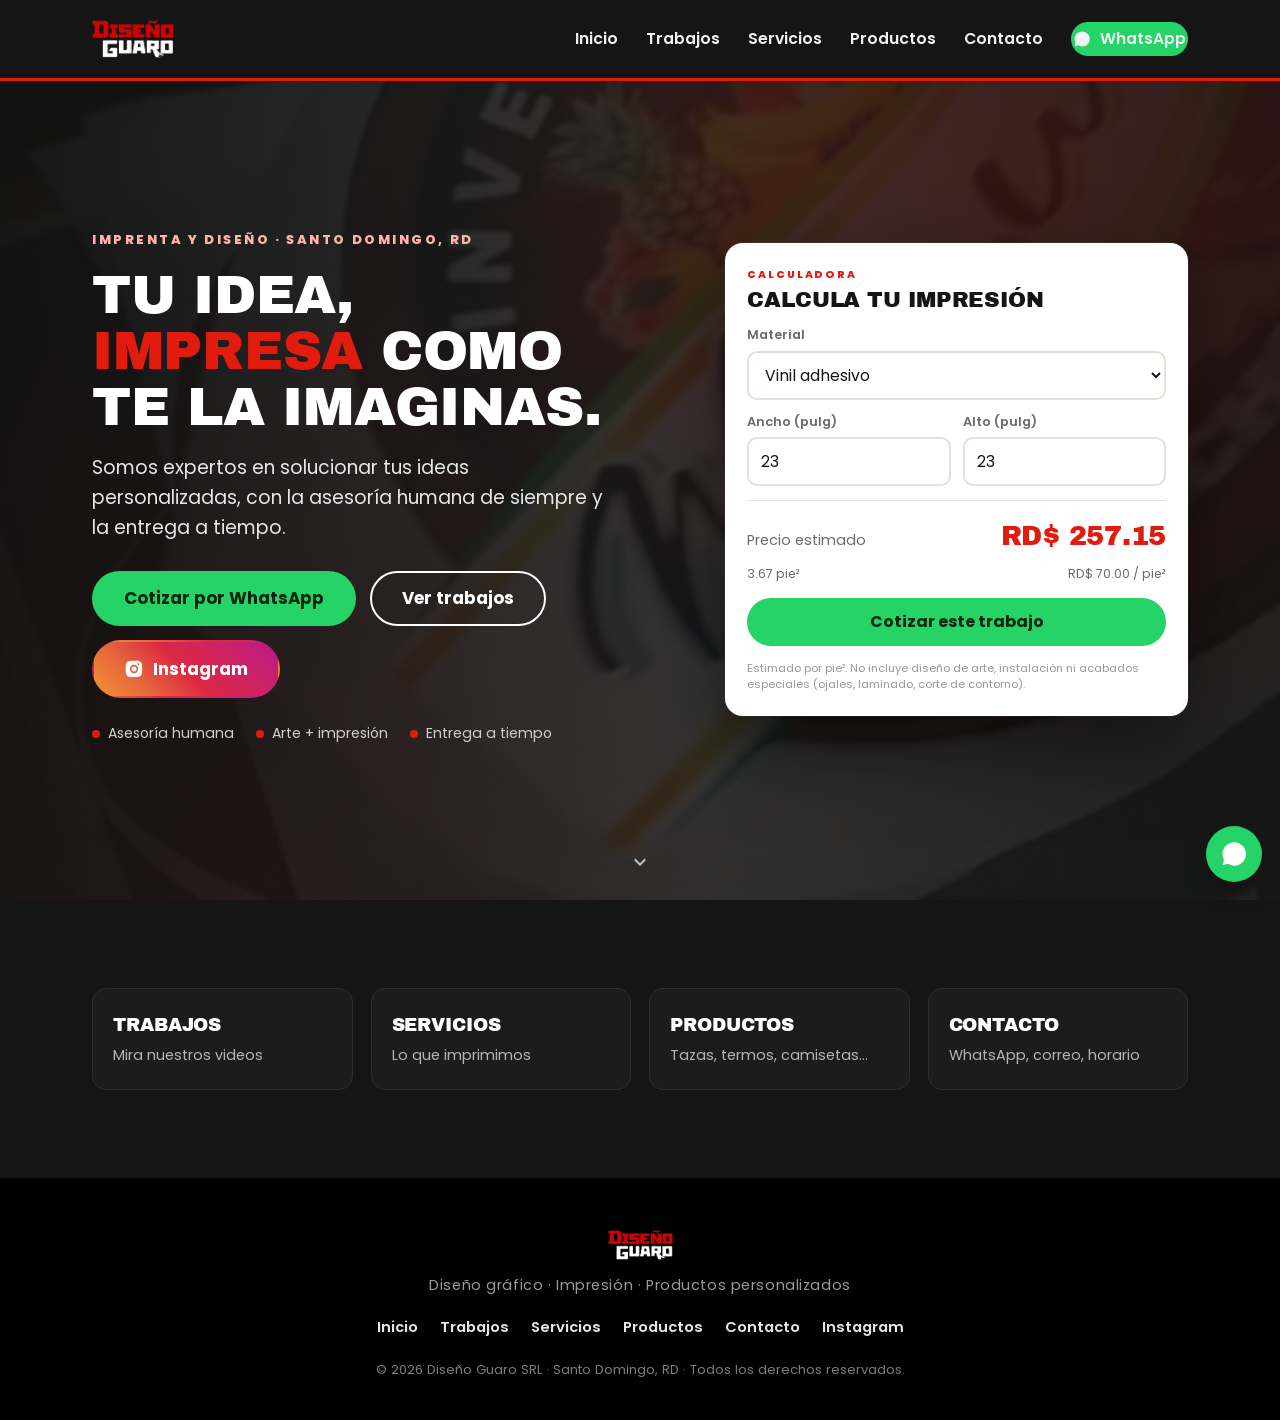
==== commit 4761af74: "Portada: botón de Instagram (@disenoguaro) en el hero Co-Authored-By: Claude Sonnet 5 <noreply@anthr" ====
--- a/site/index.html
+++ b/site/index.html
@@ -70,6 +70,10 @@
           <a href="https://wa.me/18293768157?text=Hola%20Dise%C3%B1o%20Guaro%2C%20quiero%20cotizar%20un%20trabajo."
              class="btn btn-wa btn-lg" target="_blank" rel="noopener">Cotizar por WhatsApp</a>
           <a href="trabajos.html" class="btn btn-ghost btn-lg">Ver trabajos</a>
+          <a href="https://www.instagram.com/disenoguaro/" class="btn btn-ig btn-lg" target="_blank" rel="noopener">
+            <svg viewBox="0 0 24 24" width="20" height="20" aria-hidden="true"><path fill="currentColor" d="M12 2c2.7 0 3.1 0 4.1.1 1.1 0 1.8.2 2.4.5.7.2 1.2.5 1.7 1s.8 1 1 1.7c.3.6.5 1.3.5 2.4.1 1 .1 1.4.1 4.1s0 3.1-.1 4.1c0 1.1-.2 1.8-.5 2.4-.2.7-.5 1.2-1 1.7s-1 .8-1.7 1c-.6.3-1.3.5-2.4.5-1 .1-1.4.1-4.1.1s-3.1 0-4.1-.1c-1.1 0-1.8-.2-2.4-.5-.7-.2-1.2-.5-1.7-1s-.8-1-1-1.7c-.3-.6-.5-1.3-.5-2.4C2 15.1 2 14.7 2 12s0-3.1.1-4.1c0-1.1.2-1.8.5-2.4.2-.7.5-1.2 1-1.7s1-.8 1.7-1c.6-.3 1.3-.5 2.4-.5C8.9 2 9.3 2 12 2m0 5a5 5 0 1 0 0 10 5 5 0 0 0 0-10m0 2a3 3 0 1 1 0 6 3 3 0 0 1 0-6m5.3-3.9a1.2 1.2 0 1 0 0 2.4 1.2 1.2 0 0 0 0-2.4"/></svg>
+            Instagram
+          </a>
         </div>
         <ul class="hero-badges">
           <li>Asesoría humana</li>
--- a/site/assets/css/style.css
+++ b/site/assets/css/style.css
@@ -76,6 +76,11 @@
 .btn-ghost{background:transparent;border-color:currentColor;color:inherit}
 .btn-ghost:hover{background:rgba(0,0,0,.06)}
 .section-dark .btn-ghost:hover,.hero .btn-ghost:hover{background:rgba(255,255,255,.12)}
+.btn-ig{
+  color:#fff;
+  background:linear-gradient(45deg,#f09433 0%,#e6683c 25%,#dc2743 50%,#cc2366 75%,#bc1888 100%);
+}
+.btn-ig:hover{filter:brightness(1.08)}
 
 /* ---------- Header ---------- */
 .site-header{
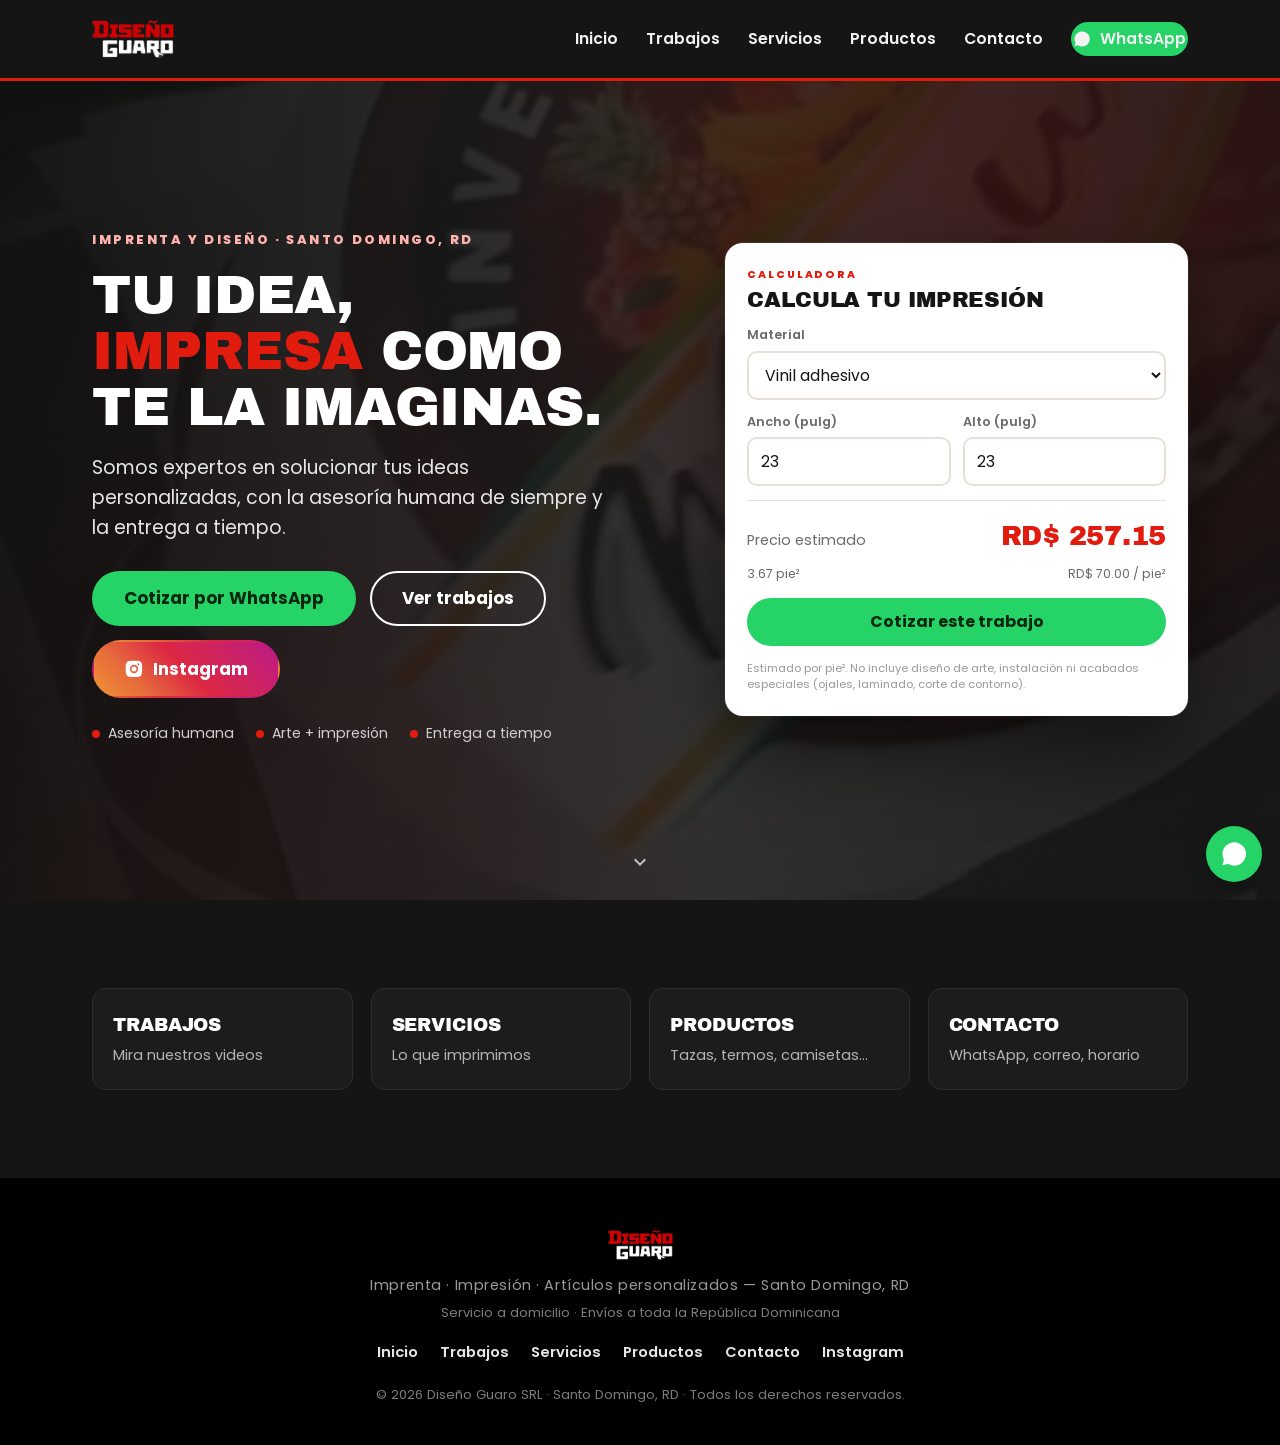
==== commit 6c5e7dc2: "SEO: títulos/metas por página, schema LocalBusiness (área de servicio), sitemap.xml, robots.txt, tex" ====
--- a/site/index.html
+++ b/site/index.html
@@ -4,17 +4,63 @@
 <head>
 <meta charset="UTF-8" />
 <meta name="viewport" content="width=device-width, initial-scale=1" />
-<title>Diseño Guaro | Impresión y productos personalizados en Santo Domingo</title>
-<meta name="description" content="Diseño Guaro — imprenta y diseño en Santo Domingo. Rótulos, banners, invitaciones, stickers, tarjetas y productos personalizados. Calcula tu impresión y cotiza por WhatsApp." />
+<title>Imprenta en Santo Domingo · Impresión y artículos personalizados | Diseño Guaro</title>
+<meta name="description" content="Imprenta y diseño en Santo Domingo. Impresión de banners, vinil adhesivo, one vision, rótulos, tarjetas, stickers, invitaciones, DTF y sublimación. Artículos personalizados y material POP. Servicio a domicilio y envíos a toda la República Dominicana. Calcula tu impresión y cotiza por WhatsApp." />
+<meta name="keywords" content="imprenta santo domingo, impresión santo domingo, impresión gran formato, banners santo domingo, vinil adhesivo, one vision, rotulación, rótulos, tarjetas de presentación, stickers personalizados, material POP, artículos personalizados, sublimación santo domingo, DTF, República Dominicana" />
 <meta name="theme-color" content="#e11b0e" />
+<link rel="canonical" href="https://disenoguaro.com/" />
 <link rel="icon" href="assets/img/favicon.png" type="image/png" />
 <link rel="apple-touch-icon" href="assets/img/favicon.png" />
 
 <meta property="og:type" content="website" />
-<meta property="og:title" content="Diseño Guaro" />
-<meta property="og:description" content="Imprenta y diseño en Santo Domingo. Calcula tu impresión y cotiza por WhatsApp." />
-<meta property="og:image" content="assets/img/logo-disenoguaro.png" />
-<meta property="og:url" content="https://disenoguaro.com" />
+<meta property="og:site_name" content="Diseño Guaro" />
+<meta property="og:title" content="Imprenta en Santo Domingo · Diseño Guaro" />
+<meta property="og:description" content="Impresión, rotulación y artículos personalizados en Santo Domingo. Envíos a todo el país. Calcula tu impresión y cotiza por WhatsApp." />
+<meta property="og:image" content="https://disenoguaro.com/assets/img/logo-disenoguaro.png" />
+<meta property="og:url" content="https://disenoguaro.com/" />
+<meta property="og:locale" content="es_DO" />
+
+<script type="application/ld+json">
+{
+  "@context": "https://schema.org",
+  "@type": "LocalBusiness",
+  "@id": "https://disenoguaro.com/#business",
+  "name": "Diseño Guaro",
+  "alternateName": "Diseño Guaro SRL",
+  "description": "Imprenta y diseño en Santo Domingo. Impresión de banners, vinil adhesivo, one vision, rótulos, tarjetas, stickers, invitaciones, DTF y sublimación. Artículos personalizados y material POP. Servicio a domicilio y envíos a toda la República Dominicana.",
+  "url": "https://disenoguaro.com",
+  "telephone": "+18293768157",
+  "email": "info@disenoguaro.com",
+  "image": "https://disenoguaro.com/assets/img/logo-disenoguaro.png",
+  "logo": "https://disenoguaro.com/assets/img/logo-disenoguaro.png",
+  "priceRange": "$$",
+  "currenciesAccepted": "DOP",
+  "paymentAccepted": "Efectivo, transferencia",
+  "address": { "@type": "PostalAddress", "addressLocality": "Santo Domingo", "addressRegion": "Distrito Nacional", "addressCountry": "DO" },
+  "areaServed": [
+    { "@type": "City", "name": "Santo Domingo" },
+    { "@type": "AdministrativeArea", "name": "Distrito Nacional" },
+    { "@type": "AdministrativeArea", "name": "Santo Domingo Este" },
+    { "@type": "AdministrativeArea", "name": "Santo Domingo Norte" },
+    { "@type": "AdministrativeArea", "name": "Santo Domingo Oeste" },
+    { "@type": "Country", "name": "República Dominicana" }
+  ],
+  "openingHoursSpecification": [
+    { "@type": "OpeningHoursSpecification", "dayOfWeek": ["Monday","Tuesday","Wednesday","Thursday","Friday"], "opens": "09:00", "closes": "18:00" },
+    { "@type": "OpeningHoursSpecification", "dayOfWeek": "Saturday", "opens": "09:00", "closes": "13:00" }
+  ],
+  "sameAs": ["https://www.instagram.com/disenoguaro/"],
+  "makesOffer": [
+    { "@type": "Offer", "itemOffered": { "@type": "Service", "name": "Impresión de banners y gran formato" } },
+    { "@type": "Offer", "itemOffered": { "@type": "Service", "name": "Vinil adhesivo, one vision y rotulación" } },
+    { "@type": "Offer", "itemOffered": { "@type": "Service", "name": "Tarjetas de presentación y papelería" } },
+    { "@type": "Offer", "itemOffered": { "@type": "Service", "name": "Stickers y troquelados" } },
+    { "@type": "Offer", "itemOffered": { "@type": "Service", "name": "Invitaciones personalizadas" } },
+    { "@type": "Offer", "itemOffered": { "@type": "Service", "name": "DTF y sublimación" } },
+    { "@type": "Offer", "itemOffered": { "@type": "Product", "name": "Artículos personalizados y material POP" } }
+  ]
+}
+</script>
 
 <link rel="preconnect" href="https://fonts.googleapis.com" />
 <link rel="preconnect" href="https://fonts.gstatic.com" crossorigin />
@@ -153,7 +199,8 @@
 <footer class="site-footer">
   <div class="container footer-inner">
     <img src="assets/img/logo-disenoguaro-white.png" alt="Diseño Guaro" class="footer-logo" />
-    <p class="footer-tag">Diseño gráfico · Impresión · Productos personalizados</p>
+    <p class="footer-tag">Imprenta · Impresión · Artículos personalizados — Santo Domingo, RD</p>
+    <p class="footer-area">Servicio a domicilio · Envíos a toda la República Dominicana</p>
     <nav class="footer-nav" aria-label="Pie de página">
       <a href="index.html">Inicio</a>
       <a href="trabajos.html">Trabajos</a>
--- a/site/assets/css/style.css
+++ b/site/assets/css/style.css
@@ -233,6 +233,9 @@
 .page-sub{color:var(--gris);font-size:1.05rem}
 .page-sub.light{color:#c7c7c7}
 .page-foot{display:flex;flex-wrap:wrap;gap:14px;justify-content:center;margin-top:48px}
+.page-prose{max-width:760px;margin:52px auto 0;color:var(--gris);font-size:1rem;line-height:1.7}
+.page-prose p{margin:0 0 14px}
+.page-prose strong{color:var(--tinta);font-weight:600}
 .contacto-main{padding-top:64px;padding-bottom:80px}
 .contacto-main h1{
   font-family:var(--display);font-weight:400;text-transform:uppercase;
@@ -392,7 +395,8 @@
 /* ---------- Footer ---------- */
 .site-footer{background:#000;color:#cfcfcf;padding:52px 0 40px;text-align:center}
 .footer-logo{height:30px;width:auto;margin:0 auto 14px}
-.footer-tag{font-size:.9rem;letter-spacing:.04em;color:#9a9a9a;margin-bottom:18px}
+.footer-tag{font-size:.9rem;letter-spacing:.04em;color:#9a9a9a;margin-bottom:4px}
+.footer-area{font-size:.82rem;color:#7c7c7c;margin:0 0 18px}
 .footer-nav{display:flex;gap:22px;justify-content:center;flex-wrap:wrap;margin-bottom:20px}
 .footer-nav a{font-weight:600;font-size:.92rem;color:#e6e6e6}
 .footer-nav a:hover{color:var(--rojo)}
